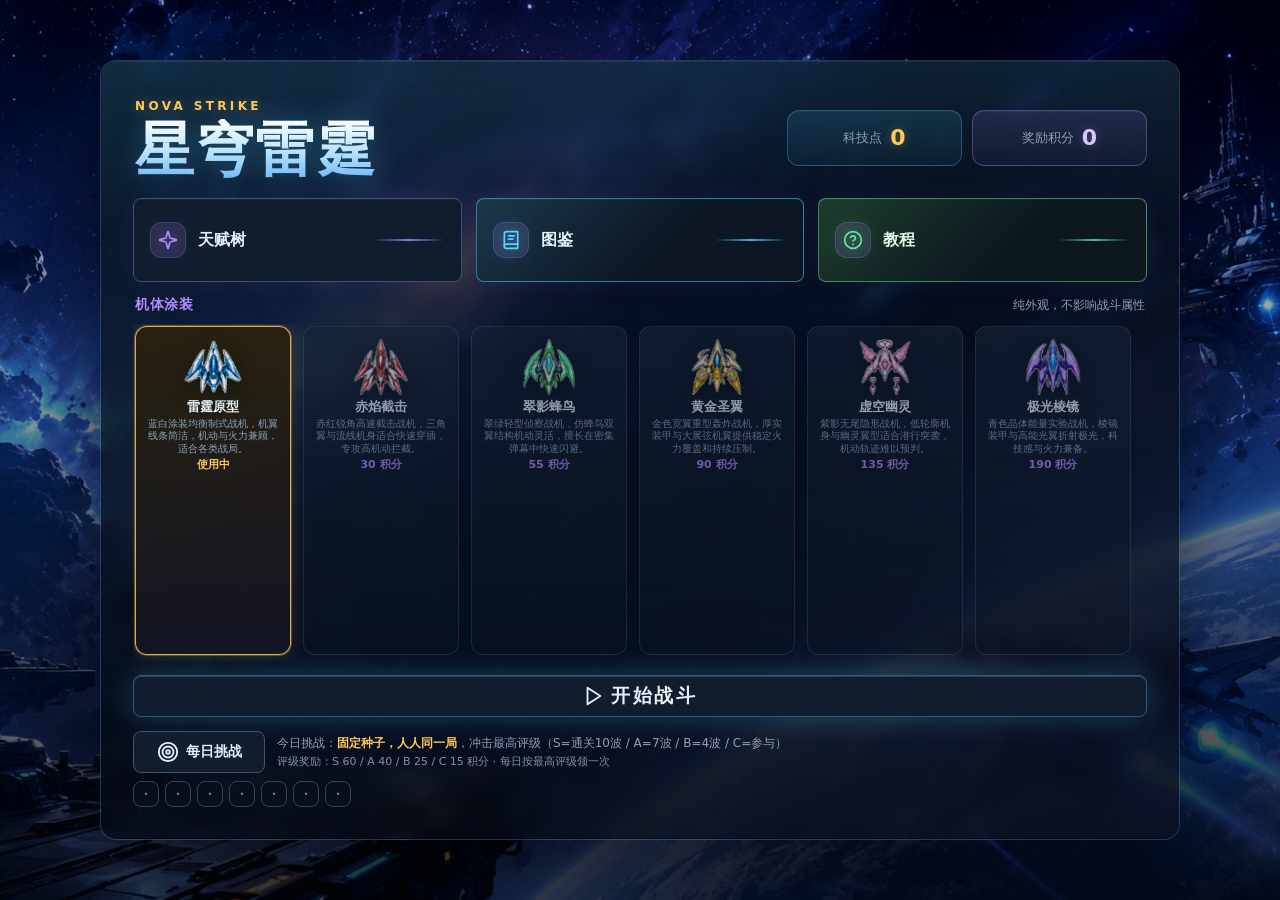
==== game/index.html @ cd2fd29e "Add files via upload" ====
<!doctype html>
<html lang="zh-CN">
<head>
  <meta charset="utf-8" />
  <meta name="viewport" content="width=device-width, initial-scale=1" />
  <title>星穹雷霆</title>
  <link rel="stylesheet" href="style.css" />
</head>
<body>
  <svg class="icons" aria-hidden="true">
    <symbol id="i-up" viewBox="0 0 24 24">
      <path d="M12 19V5" />
      <path d="m5 12 7-7 7 7" />
    </symbol>
    <symbol id="i-down" viewBox="0 0 24 24">
      <path d="M12 5v14" />
      <path d="m19 12-7 7-7-7" />
    </symbol>
    <symbol id="i-left" viewBox="0 0 24 24">
      <path d="m12 19-7-7 7-7" />
      <path d="M19 12H5" />
    </symbol>
    <symbol id="i-right" viewBox="0 0 24 24">
      <path d="m12 5 7 7-7 7" />
      <path d="M5 12h14" />
    </symbol>
    <symbol id="i-flask" viewBox="0 0 24 24">
      <path d="M10 2v7.527a2 2 0 0 1-.211.896L4.72 20.55a1 1 0 0 0 .9 1.45h12.76a1 1 0 0 0 .9-1.45l-5.069-10.127A2 2 0 0 1 14 9.527V2" />
      <path d="M8.5 2h7" />
      <path d="M7 16h10" />
    </symbol>
    <symbol id="i-volume" viewBox="0 0 24 24">
      <path d="M11 4.702a.705.705 0 0 0-1.203-.498L6.413 7.587A1.4 1.4 0 0 1 5.416 8H3a1 1 0 0 0-1 1v6a1 1 0 0 0 1 1h2.416a1.4 1.4 0 0 1 .997.413l3.383 3.384A.705.705 0 0 0 11 19.298z" />
      <path d="M16 9a5 5 0 0 1 0 6" />
      <path d="M19.364 18.364a9 9 0 0 0 0-12.728" />
    </symbol>
    <symbol id="i-muted" viewBox="0 0 24 24">
      <path d="M11 4.702a.705.705 0 0 0-1.203-.498L6.413 7.587A1.4 1.4 0 0 1 5.416 8H3a1 1 0 0 0-1 1v6a1 1 0 0 0 1 1h2.416a1.4 1.4 0 0 1 .997.413l3.383 3.384A.705.705 0 0 0 11 19.298z" />
      <line x1="22" x2="16" y1="9" y2="15" />
      <line x1="16" x2="22" y1="9" y2="15" />
    </symbol>
    <symbol id="i-pause" viewBox="0 0 24 24">
      <rect x="14" y="4" width="4" height="16" rx="1" />
      <rect x="6" y="4" width="4" height="16" rx="1" />
    </symbol>
    <symbol id="i-play" viewBox="0 0 24 24">
      <polygon points="6 3 20 12 6 21 6 3" />
    </symbol>
    <symbol id="i-check" viewBox="0 0 24 24">
      <path d="m5 12 4 4L19 6" />
    </symbol>
    <symbol id="i-zap" viewBox="0 0 24 24">
      <polygon points="13 2 3 14 12 14 11 22 21 10 12 10 13 2" />
    </symbol>
    <symbol id="i-target" viewBox="0 0 24 24">
      <circle cx="12" cy="12" r="10" />
      <circle cx="12" cy="12" r="6" />
      <circle cx="12" cy="12" r="2" />
    </symbol>
    <symbol id="i-plus" viewBox="0 0 24 24">
      <path d="M5 12h14" />
      <path d="M12 5v14" />
    </symbol>
    <symbol id="i-layers" viewBox="0 0 24 24">
      <path d="M12 2 2 7l10 5 10-5-10-5Z" />
      <path d="m2 17 10 5 10-5" />
      <path d="m2 12 10 5 10-5" />
    </symbol>
    <symbol id="i-rocket" viewBox="0 0 24 24">
      <path d="M4.5 16.5c-1.5 1.26-2 5-2 5s3.74-.5 5-2c.71-.84.7-2.13-.09-2.91a2.18 2.18 0 0 0-2.91-.09z" />
      <path d="m12 15-3-3a22 22 0 0 1 2-3.95A12.88 12.88 0 0 1 22 2c0 2.72-.78 7.5-6 11a22.35 22.35 0 0 1-4 2z" />
      <path d="M9 12H4s.55-3.03 2-4c1.62-1.08 5 0 5 0" />
      <path d="M12 15v5s3.03-.55 4-2c1.08-1.62 0-5 0-5" />
    </symbol>
    <symbol id="i-crosshair" viewBox="0 0 24 24">
      <circle cx="12" cy="12" r="10" />
      <line x1="22" x2="18" y1="12" y2="12" />
      <line x1="6" x2="2" y1="12" y2="12" />
      <line x1="12" x2="12" y1="6" y2="2" />
      <line x1="12" x2="12" y1="22" y2="18" />
    </symbol>
    <symbol id="i-shield" viewBox="0 0 24 24">
      <path d="M20 13c0 5-3.5 7.5-7.66 8.95a1 1 0 0 1-.67-.01C7.5 20.5 4 18 4 13V6a1 1 0 0 1 1-1c2 0 4.5-1.2 6.24-2.72a1.17 1.17 0 0 1 1.52 0C14.51 3.81 17 5 19 5a1 1 0 0 1 1 1z" />
    </symbol>
    <symbol id="i-heart" viewBox="0 0 24 24">
      <path d="M19 14c1.49-1.46 3-3.21 3-5.5A5.5 5.5 0 0 0 16.5 3c-1.76 0-3 .5-4.5 2-1.5-1.5-2.74-2-4.5-2A5.5 5.5 0 0 0 2 8.5c0 2.3 1.5 4.05 3 5.5l7 7Z" />
    </symbol>
    <symbol id="i-sparkles" viewBox="0 0 24 24">
      <path d="M9.937 15.5A2 2 0 0 0 8.5 14.063l-6.135-1.582a.5.5 0 0 1 0-.962L8.5 9.936A2 2 0 0 0 9.937 8.5l1.582-6.135a.5.5 0 0 1 .963 0L14.063 8.5A2 2 0 0 0 15.5 9.937l6.135 1.581a.5.5 0 0 1 0 .964L15.5 14.063a2 2 0 0 0-1.437 1.437l-1.582 6.135a.5.5 0 0 1-.963 0z" />
    </symbol>
    <symbol id="i-wind" viewBox="0 0 24 24">
      <path d="M17.7 7.7a2.5 2.5 0 1 1 1.8 4.3H2" />
      <path d="M9.6 4.6A2 2 0 1 1 11 8H2" />
      <path d="M12.6 19.4A2 2 0 1 0 14 16H2" />
    </symbol>
    <symbol id="i-bomb" viewBox="0 0 24 24">
      <circle cx="9.2" cy="13.2" r="7.2" />
      <path d="M14.8 8.2 22 1" />
      <path d="M18 4l2 2" />
    </symbol>
    <symbol id="i-star" viewBox="0 0 24 24">
      <polygon points="12 2 15.09 8.26 22 9.27 17 14.14 18.18 21.02 12 17.77 5.82 21.02 7 14.14 2 9.27 8.91 8.26 12 2" />
    </symbol>
    <symbol id="i-refresh" viewBox="0 0 24 24">
      <path d="M21 12a9 9 0 1 1-2.64-6.36" />
      <path d="M21 3v6h-6" />
    </symbol>
    <symbol id="i-book" viewBox="0 0 24 24">
      <path d="M4 19.5A2.5 2.5 0 0 1 6.5 17H20" />
      <path d="M6.5 2H20v20H6.5A2.5 2.5 0 0 1 4 19.5v-15A2.5 2.5 0 0 1 6.5 2z" />
      <path d="M9 7h7" />
      <path d="M9 11h5" />
    </symbol>
    <symbol id="i-help" viewBox="0 0 24 24">
      <circle cx="12" cy="12" r="10" />
      <path d="M9.09 9a3 3 0 0 1 5.83 1c0 2-3 3-3 3" />
      <path d="M12 17h.01" />
    </symbol>
  </svg>

  <main id="shell" class="shell menu-mode">
    <section id="mainMenu" class="main-menu hidden" role="dialog" aria-modal="true">
      <div class="menu-panel">
        <div class="menu-hero">
          <span class="menu-kicker">NOVA STRIKE</span>
          <h2>星穹雷霆</h2>
        </div>
        <div class="menu-currencies">
          <div class="menu-points">科技点 <strong id="metaPointsValue">0</strong></div>
          <div class="menu-points reward-points">奖励积分 <strong id="rewardPointsValue">0</strong></div>
        </div>
        <div class="menu-tools-row">
          <div class="talent-tree-entry">
            <button id="talentTreeBtn" class="action-btn talent-tree-open-btn" type="button">
              <svg class="icon"><use href="#i-sparkles"></use></svg>
              <span>天赋树</span>
            </button>
          </div>
          <div class="talent-tree-entry encyclopedia-entry">
            <button id="encyclopediaBtn" class="action-btn talent-tree-open-btn encyclopedia-open-btn" type="button">
              <svg class="icon"><use href="#i-book"></use></svg>
              <span>图鉴</span>
            </button>
          </div>
          <div class="talent-tree-entry tutorial-entry">
            <button id="tutorialBtn" class="action-btn talent-tree-open-btn tutorial-open-btn" type="button">
              <svg class="icon"><use href="#i-help"></use></svg>
              <span>教程</span>
            </button>
          </div>
        </div>
        <div class="skin-section">
          <div class="skin-head">
            <h3>机体涂装</h3>
            <span>纯外观，不影响战斗属性</span>
          </div>
          <div class="skin-list" id="skinList"></div>
        </div>
        <button id="startBtn" class="action-btn start-btn" type="button">
          <svg class="icon"><use href="#i-play"></use></svg>
          <span>开始战斗</span>
        </button>
        <div class="daily-block">
          <div class="daily-row">
            <button id="dailyBtn" class="action-btn daily-btn" type="button">
              <svg class="icon"><use href="#i-target"></use></svg>
              <span>每日挑战</span>
            </button>
            <span id="dailyInfo" class="daily-info"></span>
          </div>
          <div id="dailyBadges" class="daily-badges" title="近 7 天每日挑战评级"></div>
        </div>
      </div>
    </section>

    <div id="battleSetupOverlay" class="overlay hidden" role="dialog" aria-modal="true">
      <div class="overlay-panel battle-setup-panel">
        <h2>准备挑战</h2>
        <p class="battle-setup-sub">选择难度词缀，或跳过词缀直接开始标准挑战</p>
        <div class="build-section battle-setup-build-section">
          <div class="build-head">
            <h3>开局流派</h3>
            <span id="buildSummary">均衡弹道</span>
          </div>
          <div class="build-list" id="buildList"></div>
        </div>
        <div class="affix-section battle-setup-affixes">
          <div class="affix-head">
            <h3>难度词缀</h3>
            <span id="affixSummary">点击可叠加，单词缀最高 3 层</span>
            <button id="affixAllBtn" class="affix-all-btn" type="button">一键满词缀</button>
          </div>
          <div class="affix-list" id="affixList"></div>
        </div>
        <div class="battle-setup-actions">
          <button id="battleSetupBackBtn" class="action-btn" type="button">返回主菜单</button>
          <button id="battleSetupSkipBtn" class="action-btn" type="button">跳过词缀</button>
          <button id="battleSetupStartBtn" class="action-btn start-btn" type="button">开始挑战</button>
        </div>
      </div>
    </div>

    <div id="talentTreeOverlay" class="overlay hidden" role="dialog" aria-modal="true">
      <div class="overlay-panel talent-tree-panel">
        <div class="talent-tree-top">
          <h2>天赋树</h2>
          <div class="talent-tree-actions">
            <button id="talentTreeResetBtn" class="action-btn tree-reset-btn" type="button" title="花费 30 奖励积分，返还全部已投入天赋点">
              <svg class="icon"><use href="#i-refresh"></use></svg>
              <span>重置天赋 · 30积分</span>
            </button>
            <button id="talentTreeCloseBtn" class="action-btn tree-close-btn" type="button">
              <span>返回</span>
            </button>
          </div>
        </div>
        <div class="talent-tree-points">
          <span>天赋点 <strong id="treePointsValue">0</strong></span>
          <span>进度 <strong id="treeMaxValue">0/180</strong></span>
        </div>
        <div id="metaList" class="talent-tree-list"></div>
      </div>
    </div>

    <div id="encyclopediaOverlay" class="overlay hidden" role="dialog" aria-modal="true">
      <div class="overlay-panel encyclopedia-panel">
        <div class="encyclopedia-top">
          <h2>图鉴</h2>
          <div class="encyclopedia-actions">
            <button id="encyclopediaCloseBtn" class="action-btn tree-close-btn" type="button">
              <span>返回</span>
            </button>
          </div>
        </div>
        <div class="encyclopedia-tools">
          <div class="encyclopedia-search-row">
            <input id="encyclopediaSearch" type="search" placeholder="搜索名称 / 描述 / 分类" autocomplete="off" />
            <span id="encyclopediaCount" class="encyclopedia-count"></span>
          </div>
          <div id="encyclopediaTabs" class="encyclopedia-tabs"></div>
        </div>
        <div id="encyclopediaList" class="encyclopedia-list"></div>
      </div>
    </div>

    <div id="tutorialOverlay" class="overlay hidden" role="dialog" aria-modal="true">
      <div class="overlay-panel tutorial-panel">
        <div class="encyclopedia-top">
          <h2>游戏教程</h2>
          <div class="encyclopedia-actions">
            <button id="tutorialCloseBtn" class="action-btn tree-close-btn" type="button">
              <span>返回</span>
            </button>
          </div>
        </div>
        <div class="tutorial-body">
          <section class="tutorial-section">
            <h3>操作方式</h3>
            <ul>
              <li>移动：<kbd>方向键</kbd> / <kbd>W</kbd><kbd>A</kbd><kbd>S</kbd><kbd>D</kbd>，或按住鼠标 / 手指拖动战机；移动端可用左下角十字键。</li>
              <li>炸弹：<kbd>F</kbd> —— 对全场造成范围伤害并清屏，附带短暂无敌（上限 3 枚）。</li>
              <li>大招：<kbd>E</kbd> —— 能量蓄满后释放，瞬时回复 10% 生命，随后 15 秒每秒回复 1%，并短暂提升射速。</li>
              <li>相位冲刺：<kbd>Q</kbd> —— 向移动方向突进并短暂无敌（需在局内解锁后出现）。</li>
              <li>暂停：<kbd>P</kbd> / <kbd>Esc</kbd> 或右上角暂停按钮；切换窗口、切后台会自动暂停。</li>
              <li>升级选择：数字键 <kbd>1</kbd> / <kbd>2</kbd> / <kbd>3</kbd> 直接选取当前弹窗的选项。</li>
            </ul>
          </section>

          <section class="tutorial-section">
            <h3>战斗流程</h3>
            <ul>
              <li>击落敌机获得经验，攒满经验条升级，每次升级在三个强化中三选一。</li>
              <li>每 5 波出现一名 <strong>BOSS</strong>（首 BOSS 固定装甲要塞，第 10 波起蜂巢母舰 / 相位猎手等随机登场、不重复上一只），击落后可回收一件「BOSS 残骸」强化。</li>
              <li>随机「特殊波」会追加陨石带、补给舰队或分裂母舰等事件，并伴随支线目标（完成后有额外奖励）。</li>
              <li>战后可随时点右上角「结算」，按当前进度折算奖励积分返回主菜单。</li>
            </ul>
          </section>

          <section class="tutorial-section">
            <h3>开局流派</h3>
            <ul>
              <li><strong>均衡弹道</strong>：标准射速与伤害，每级基础伤害 +3%，最稳妥的入门选择。</li>
              <li><strong>射速流</strong>：射速 +35%、伤害 -28%，每发附带目标最大生命百分比伤害，对高血量敌人强力。</li>
              <li><strong>暴击流</strong>：射速略降，初始 20% 暴击，暴击伤害更高，且每击杀暴击伤害无上限叠加。</li>
              <li><strong>无人机召唤流</strong>：开局自带浮游炮自动索敌，每击杀无人机火力无上限叠加。</li>
              <li><strong>反击流</strong>：生命上限更高，受击必中但会把命中你的弹幕反弹给周围敌人，靠挨打输出。</li>
            </ul>
          </section>

          <section class="tutorial-section">
            <h3>核心质变</h3>
            <ul>
              <li>第 3 波会出现一次「核心质变」三选一，每局限选 1 个，大幅改变你的打法。</li>
              <li>电弧（命中连锁闪电）/ 爆裂（击杀范围爆炸连锁）/ 弹射（子弹弹射多目标）/ 光束（主炮变贯穿激光）/ 分身（镜像复制火力）/ 超载（周期性变身爆发）。</li>
              <li>核心质变与流派正交组合：流派定基调 → 核心定形态 → 普通升级与金色模组做加成，每一局都不同。</li>
            </ul>
          </section>

          <section class="tutorial-section">
            <h3>难度词缀</h3>
            <ul>
              <li>备战页可叠加词缀，单词缀最高 3 层，层数越高奖励倍率越高；「一键满词缀」可全部拉满。</li>
              <li>重装集群（敌机血量↑）、弹幕风暴（敌弹更快更密）、急速突袭（敌机更快）、精英猎场（追加精英）、致命校准（伤害↑）、巨型弹幕（弹体更大）、修复干扰（回血削弱）、能源封锁（大招能量变慢）。</li>
              <li>0 天赋 + 0 词缀是最低难度；满天赋 + 满词缀是挑战档，建议熟悉机制后再尝试。</li>
            </ul>
          </section>

          <section class="tutorial-section">
            <h3>天赋树</h3>
            <ul>
              <li>用「科技点」在四分支（火力 / 机动能量 / 生存 / 特殊）点亮天赋，每分支点满解锁里程碑效果。</li>
              <li>「奖励积分」可用于解锁新机体涂装，或花费 30 积分重置天赋点。</li>
              <li>涂装为纯外观，不影响战斗属性。</li>
            </ul>
          </section>

          <section class="tutorial-section">
            <h3>战斗技巧</h3>
            <ul>
              <li>画面里 <strong>橙黄色的是敌方弹幕（唯一威胁）</strong>，蓝色的是你的子弹——优先躲橙黄弹，走位优先于站桩输出。</li>
              <li>BOSS 具有 100% 韧性：减速 / 眩晕 / 卡壳等控制对 BOSS 完全无效，只能靠走位与输出。</li>
              <li>BOSS 进入狂暴后，每 5 秒会有约 1.8 秒的核心暴露窗口（琥珀色发光），此期间命中伤害 ×1.5，抓住窗口爆发。</li>
              <li>血线告急时善用炸弹（清屏无敌）与大招（持续回血）保命，二者充能/冷却独立。</li>
            </ul>
          </section>

          <section class="tutorial-section">
            <h3>其它玩法</h3>
            <ul>
              <li><strong>每日挑战</strong>：主菜单进入，固定日期种子（人人同一局），按通关波次评 S/A/B/C 领奖励积分，每日一次。</li>
              <li><strong>成就</strong>：图鉴「成就」分类，累计击杀/通关/核心使用等解锁，给长期目标。</li>
              <li><strong>兑换码</strong>：图鉴「兑换码」分类输入兑换码兑换奖励，每个兑换码限用一次。</li>
            </ul>
          </section>

          <section class="tutorial-section">
            <h3>无尽深渊</h3>
            <ul>
              <li>第 50 波后进入无尽深渊，敌机每波逐步成长（生命与伤害递增），难度持续上升。</li>
              <li>无尽中有检查点与「无尽契约」：契约附带增益与代价，按期望取舍；检查点后可选择继续或结算。</li>
            </ul>
          </section>
        </div>
      </div>
    </div>

    <section class="stage-slot">
        <section class="stage" aria-label="星穹雷霆游戏区域">
          <canvas id="game" width="960" height="640"></canvas>

          <div id="gameHud" class="game-hud">
            <div class="hud-left">
              <div class="hud-time">
                <span id="timeValue">00:00</span>
                <span class="hud-fps" id="fpsValue" title="帧率">60</span>
              </div>
              <div class="hud-bars">
                <div class="hud-row hp-stat">
                  <svg class="icon hud-icon" aria-hidden="true"><use href="#i-heart"></use></svg>
                  <div class="bar hp-bar" id="hpBar">
                    <span id="hpFill"></span>
                    <span id="shieldFrame" class="shield-frame"></span>
                  </div>
                  <strong id="hpValue">120/120</strong>
                </div>
                <div class="hud-row xp-stat">
                  <span class="hud-label">等级 <strong id="levelValue">1</strong></span>
                  <div class="bar"><span id="xpFill"></span></div>
                  <strong id="xpValue">0/60</strong>
                </div>
              </div>
              <div class="hud-stats">
                <span class="hud-stat"><svg class="icon hud-icon"><use href="#i-crosshair"></use></svg><strong id="damageValue">12</strong></span>
                <span class="hud-stat"><svg class="icon hud-icon"><use href="#i-star"></use></svg><strong id="critValue">0%</strong></span>
                <span class="hud-stat"><svg class="icon hud-icon"><use href="#i-sparkles"></use></svg><strong id="critDamageValue">200%</strong></span>
                <button id="statsBtn" class="stats-btn" type="button" aria-label="查看详细属性" title="查看详细属性">
                  <svg class="icon"><use href="#i-layers"></use></svg>
                </button>
              </div>
            </div>

            <div class="hud-right">
              <div class="hud-stats">
                <span>波次 <strong id="waveValue">1</strong></span>
                <span>得分 <strong id="scoreValue">0</strong></span>
                <span id="comboStat" class="combo-stat hidden" title="连击数">连击 <strong id="comboValue">0</strong></span>
              </div>
              <div class="hud-actions">
                <button id="soundBtn" class="tool-btn hud-tool" type="button" aria-label="开关音效" title="开关音效">
                  <svg class="icon"><use id="soundIcon" href="#i-volume"></use></svg>
                </button>
                <button id="pauseBtn" class="tool-btn hud-tool" type="button" aria-label="暂停" title="暂停">
                  <svg class="icon"><use id="pauseIcon" href="#i-pause"></use></svg>
                </button>
                <button id="settleBtn" class="hud-settle-btn" type="button" aria-label="结算当前奖励积分并返回主界面" title="结算当前奖励积分并返回主界面">
                  <svg class="icon"><use href="#i-check"></use></svg>
                  <span>结算</span>
                </button>
              </div>
            </div>

            <div class="hud-skills">
              <button id="bombBtn" class="skill-btn" type="button" aria-label="使用炸弹 (F)" title="使用炸弹 (F)">
                <svg class="icon ult-charge-svg" viewBox="0 0 24 24" aria-hidden="true">
                  <defs>
                    <clipPath id="bombChargeClip">
                      <rect id="bombChargeRect" x="0" y="24" width="24" height="0" />
                    </clipPath>
                  </defs>
                  <use class="ult-charge-bg" href="#i-bomb"></use>
                  <use class="ult-charge-fg bomb-charge-fg" href="#i-bomb" clip-path="url(#bombChargeClip)"></use>
                </svg>
                <kbd class="skill-key">F</kbd>
                <span class="skill-count" id="bombBtnCount">3</span>
                <span class="bomb-cd-text" id="bombBtnCd"></span>
              </button>
              <button id="ultBtn" class="skill-btn ult-btn" type="button" aria-label="释放大招" title="释放大招：瞬时回复10%，随后15秒每秒回复1% (E)">
                <svg class="icon ult-charge-svg" viewBox="0 0 24 24" aria-hidden="true">
                  <defs>
                    <clipPath id="ultChargeClip">
                      <rect id="ultChargeRect" x="0" y="24" width="24" height="0" />
                    </clipPath>
                  </defs>
                  <use class="ult-charge-bg" href="#i-zap"></use>
                  <use class="ult-charge-fg" href="#i-zap" clip-path="url(#ultChargeClip)"></use>
                </svg>
                <kbd class="skill-key">E</kbd>
                <span class="ult-pct" id="ultBtnPct">0%</span>
              </button>
              <button id="dashBtn" class="skill-btn dash-btn hidden" type="button" aria-label="相位冲刺" title="相位冲刺：向移动方向突进，短暂无敌 (Q)">
                <svg class="icon ult-charge-svg" viewBox="0 0 24 24" aria-hidden="true">
                  <defs>
                    <clipPath id="dashChargeClip">
                      <rect id="dashChargeRect" x="0" y="24" width="24" height="0" />
                    </clipPath>
                  </defs>
                  <use class="ult-charge-bg" href="#i-wind"></use>
                  <use class="ult-charge-fg dash-charge-fg" href="#i-wind" clip-path="url(#dashChargeClip)"></use>
                </svg>
                <kbd class="skill-key">Q</kbd>
                <span class="skill-count" id="dashBtnCount"></span>
              </button>
            </div>
            <div id="checkpointToast" class="checkpoint-toast hidden" role="status"></div>
          </div>

          <div id="objectivePanel" class="objective-panel hidden" aria-live="polite">
            <span class="objective-panel-label">支线目标</span>
            <strong id="objectivePanelName"></strong>
            <span id="objectivePanelDesc"></span>
          </div>

          <div id="statsPanel" class="stats-panel hidden" role="dialog" aria-modal="true">
            <div class="stats-panel-mask" data-stats-close></div>
            <div class="stats-panel-box">
              <div class="stats-panel-head">
                <h3>详细属性</h3>
                <button id="statsPanelClose" class="stats-panel-close" type="button" aria-label="关闭属性面板">×</button>
              </div>
              <div id="statsPanelList" class="stats-panel-list"></div>
            </div>
          </div>

          <div id="bossWarning" class="boss-warning hidden">
            <canvas id="bossWarningPreview" class="boss-warning-preview" width="56" height="56"></canvas>
            <span id="bossWarningText">BOSS 即将降临</span>
          </div>
          <div id="bossBar" class="boss-bar hidden">
            <span class="boss-label">首领</span>
            <div class="boss-track"><span id="bossFill"></span></div>
            <strong id="bossValue"></strong>
          </div>
          <div class="log" id="logList" aria-live="polite"></div>

          <div id="levelUpOverlay" class="overlay hidden" role="dialog" aria-modal="true">
            <div class="overlay-panel upgrade-panel">
              <h2 id="levelUpTitle">等级提升</h2>
              <div id="upgradeChoices" class="upgrade-choices"></div>
            </div>
          </div>

          <div id="bossRewardOverlay" class="overlay hidden" role="dialog" aria-modal="true">
            <div class="overlay-panel boss-reward-panel">
              <div class="boss-reward-head">
                <canvas id="bossRewardPreview" class="boss-reward-preview" width="72" height="72"></canvas>
                <div class="boss-reward-head-main">
                  <h2 id="bossRewardTitle">BOSS 残骸</h2>
                  <p class="boss-reward-sub">回收一项残骸科技</p>
                </div>
              </div>
              <div id="bossRewardChoices" class="boss-reward-choices"></div>
            </div>
          </div>

          <div id="bossSelfSelectOverlay" class="overlay hidden" role="dialog" aria-modal="true">
            <div class="overlay-panel upgrade-panel">
              <h2>BOSS 自选强化</h2>
              <p class="boss-self-select-sub">从当前可选的局内增益中选择 1 项，品质随机</p>
              <div id="bossSelfSelectList" class="upgrade-choices"></div>
            </div>
          </div>

          <div id="firstSeenOverlay" class="overlay hidden" role="dialog" aria-modal="true">
            <div class="overlay-panel first-seen-panel">
              <div class="first-seen-visual">
                <canvas id="firstSeenPreview" class="first-seen-preview" width="120" height="120"></canvas>
              </div>
              <span id="firstSeenKicker" class="first-seen-kicker">首次遭遇</span>
              <h2 id="firstSeenName"></h2>
              <p id="firstSeenDesc"></p>
              <div id="firstSeenStats" class="first-seen-stats"></div>
              <button id="firstSeenContinue" class="action-btn start-btn" type="button">
                <svg class="icon"><use href="#i-play"></use></svg>
                <span>继续战斗</span>
              </button>
            </div>
          </div>

          <div id="overlay" class="overlay hidden" role="dialog" aria-modal="true">
            <div class="overlay-panel">
              <p class="overlay-kicker">对局结算 · RUN SUMMARY</p>
              <h2 id="overlayTitle">本局结束</h2>
              <div id="overlayStats" class="overlay-stats"></div>
              <div id="overlayBonuses" class="overlay-bonuses"></div>
              <div id="contractSection" class="contract-section hidden">
                <h3>选择本段契约</h3>
                <div id="contractList" class="contract-list"></div>
              </div>
              <div class="overlay-actions">
                <button id="resumeBtn" class="action-btn hidden" type="button">
                  <svg class="icon"><use href="#i-play"></use></svg>
                  <span>继续</span>
                </button>
                <button id="victorySettleBtn" class="action-btn victory-action hidden" type="button">
                  <svg class="icon"><use href="#i-check"></use></svg>
                  <span>结算返回</span>
                </button>
                <button id="continueEndlessBtn" class="action-btn endless-action hidden" type="button">
                  <svg class="icon"><use href="#i-sparkles"></use></svg>
                  <span>继续无尽</span>
                </button>
                <button id="restartBtn" class="action-btn" type="button">
                  <svg class="icon"><use href="#i-play"></use></svg>
                  <span>重新开始</span>
                </button>
                <button id="menuBtn" class="action-btn hidden" type="button">
                  <svg class="icon"><use href="#i-layers"></use></svg>
                  <span>主菜单</span>
                </button>
              </div>
            </div>
          </div>
        </section>
      </section>

    <footer class="controls">
      <div class="dpad" aria-label="方向控制">
        <button class="pad-btn up" data-dir="up" type="button" aria-label="向上移动" title="向上移动">
          <svg class="icon"><use href="#i-up"></use></svg>
        </button>
        <button class="pad-btn left" data-dir="left" type="button" aria-label="向左移动" title="向左移动">
          <svg class="icon"><use href="#i-left"></use></svg>
        </button>
        <button class="pad-btn right" data-dir="right" type="button" aria-label="向右移动" title="向右移动">
          <svg class="icon"><use href="#i-right"></use></svg>
        </button>
        <button class="pad-btn down" data-dir="down" type="button" aria-label="向下移动" title="向下移动">
          <svg class="icon"><use href="#i-down"></use></svg>
        </button>
      </div>
    </footer>
  </main>

  <script src="game.js"></script>
</body>
</html>
---- game/style.css ----
:root {
  --bg: #04070c;
  --panel: #0b1320;
  --panel-2: #111c2d;
  --line: #25384f;
  --ink: #e6eef7;
  --muted: #8da1ba;
  --cyan: #54d7ff;
  --amber: #ffc857;
  --green: #62e6a1;
  --red: #ff5e6c;
  --violet: #b28cff;
}

* {
  box-sizing: border-box;
}

html,
body {
  margin: 0;
  height: 100%;
  overflow: hidden;
  background: linear-gradient(180deg, #04070c, #07101d 55%, #0a0d17);
  color: var(--ink);
  font-family: "Segoe UI", "Noto Sans CJK SC", "Microsoft YaHei", system-ui, sans-serif;
}

button {
  font: inherit;
}

.icon {
  display: block;
  width: 22px;
  height: 22px;
  fill: none;
  stroke: currentColor;
  stroke-width: 2;
  stroke-linecap: round;
  stroke-linejoin: round;
}

.shell {
  position: relative;
  width: 100%;
  height: 100dvh;
  max-height: 100dvh;
  min-height: 0;
  margin: 0;
  padding: 0;
  display: flex;
  flex-direction: column;
  gap: 0;
  overflow: hidden;
}

.shell.menu-mode .stage-slot,
.shell.menu-mode .controls {
  display: none;
}

.shell.menu-mode {
  width: 100%;
  max-width: none;
  padding: 0;
}

.shell.menu-mode .main-menu {
  display: flex;
}

.main-menu {
  position: absolute;
  inset: 0;
  z-index: 30;
  display: flex;
  align-items: stretch;
  justify-content: stretch;
  padding: 0;
  overflow: hidden;
  background: #04070c;
}

.main-menu::before {
  content: "";
  position: absolute;
  inset: 0;
  z-index: 0;
  pointer-events: none;
  background: url("assets/menu.png") center / cover no-repeat;
  filter: brightness(1.05) contrast(1.1) saturate(1.12);
}

.main-menu::after {
  content: "";
  position: absolute;
  inset: 0;
  z-index: 0;
  pointer-events: none;
  background:
    radial-gradient(120% 90% at 50% 38%, transparent 42%, rgba(2, 5, 9, 0.55) 100%),
    linear-gradient(180deg, rgba(2, 5, 9, 0.25), rgba(2, 5, 9, 0.6));
}

.menu-panel {
  position: relative;
  z-index: 1;
  width: min(1080px, calc(100% - 80px));
  height: min(780px, calc(100% - 80px));
  max-width: min(1080px, calc(100% - 80px));
  max-height: min(780px, calc(100% - 80px));
  margin: auto;
  padding: clamp(20px, 2.6vw, 32px);
  overflow: auto;
  background: rgba(6, 12, 22, 0.46);
  backdrop-filter: blur(8px);
  -webkit-backdrop-filter: blur(8px);
  border: 1px solid rgba(120, 190, 255, 0.24);
  border-radius: 16px;
  box-shadow:
    inset 0 1px 0 rgba(255, 255, 255, 0.06),
    0 30px 90px rgba(0, 0, 0, 0.6);
  display: grid;
  grid-template-columns: minmax(320px, 1fr) minmax(360px, auto);
  grid-template-rows: auto auto minmax(150px, 1fr) auto auto;
  grid-template-areas:
    "hero currencies"
    "talent talent"
    "skins skins"
    "start start"
    "daily daily";
  gap: 14px;
  isolation: isolate;
}

.menu-panel::before {
  content: "";
  position: absolute;
  inset: 0;
  z-index: -1;
  pointer-events: none;
  background:
    linear-gradient(180deg, rgba(84, 215, 255, 0.1), transparent 22%),
    linear-gradient(135deg, rgba(84, 215, 255, 0.05), transparent 40%),
    linear-gradient(315deg, rgba(178, 140, 255, 0.045), transparent 44%),
    linear-gradient(180deg, rgba(10, 18, 30, 0.55), rgba(5, 10, 18, 0.62));
  border: 0;
  border-radius: 16px;
  box-shadow:
    inset 0 1px 0 rgba(255, 255, 255, 0.045),
    inset 0 -1px 0 rgba(0, 0, 0, 0.35),
    0 18px 60px rgba(0, 0, 0, 0.42);
}

.menu-panel::after {
  content: "";
  position: absolute;
  inset: 0;
  z-index: -1;
  pointer-events: none;
  background: repeating-linear-gradient(
    115deg,
    rgba(84, 215, 255, 0.025) 0,
    rgba(84, 215, 255, 0.025) 1px,
    transparent 1px,
    transparent 88px
  );
}

.menu-panel > * {
  min-width: 0;
}

.menu-hero {
  grid-area: hero;
  align-self: center;
  padding: 2px;
  text-align: left;
}

.menu-kicker {
  display: inline-block;
  margin-bottom: 6px;
  color: var(--amber);
  font-size: 12px;
  font-weight: 800;
  letter-spacing: 0.28em;
  text-transform: uppercase;
  text-shadow: 0 0 12px rgba(255, 200, 87, 0.35);
}

.menu-panel h2 {
  margin: 0;
  color: transparent;
  background: linear-gradient(180deg, #f4fbff 8%, #b8e2ff 55%, #6fb9f8);
  -webkit-background-clip: text;
  background-clip: text;
  font-size: clamp(36px, 4.6vw, 60px);
  letter-spacing: 0.02em;
  line-height: 1.04;
  filter: drop-shadow(0 2px 14px rgba(84, 215, 255, 0.28));
}

.menu-currencies {
  grid-area: currencies;
  align-self: center;
  display: grid;
  grid-template-columns: repeat(2, minmax(0, 1fr));
  gap: 10px;
  margin: 0;
}

.menu-points {
  min-height: 56px;
  margin-top: 0;
  padding: 10px 16px;
  text-align: center;
  background: linear-gradient(180deg, rgba(84, 215, 255, 0.12), rgba(84, 215, 255, 0.05));
  border: 1px solid rgba(84, 215, 255, 0.28);
  border-radius: 12px;
  color: var(--muted);
  font-size: 13px;
  display: flex;
  align-items: center;
  justify-content: center;
  gap: 8px;
  box-shadow: inset 0 1px 0 rgba(255, 255, 255, 0.05);
}

.menu-points strong {
  color: var(--amber);
  font-size: 22px;
  text-shadow: 0 0 10px rgba(255, 200, 87, 0.3);
}

.reward-points {
  background: linear-gradient(180deg, rgba(178, 140, 255, 0.13), rgba(178, 140, 255, 0.05));
  border-color: rgba(178, 140, 255, 0.34);
}

.reward-points strong {
  color: #d8c5ff;
  text-shadow: 0 0 10px rgba(178, 140, 255, 0.35);
}

.build-section {
  grid-area: build;
  min-height: 0;
  margin: 0 0 10px;
  display: flex;
  flex-direction: column;
}

.build-head {
  display: flex;
  align-items: baseline;
  justify-content: space-between;
  gap: 10px;
  margin-bottom: 7px;
}

.build-head h3 {
  margin: 0;
  color: var(--green);
  font-size: 14px;
}

.build-head span {
  color: var(--muted);
  font-size: 11px;
  font-weight: 800;
}

.build-list {
  flex: 1 1 auto;
  min-height: 0;
  display: grid;
  grid-template-columns: repeat(auto-fit, minmax(140px, 1fr));
  gap: 8px;
  overflow-y: auto;
  overscroll-behavior-y: contain;
  scrollbar-width: thin;
  scrollbar-color: #38506b transparent;
}

.build-card {
  width: 100%;
  min-width: 0;
  min-height: 82px;
  display: flex;
  align-items: flex-start;
  gap: 8px;
  padding: 9px;
  text-align: left;
  color: var(--ink);
  background: linear-gradient(180deg, rgba(17, 28, 45, 0.9), rgba(11, 19, 32, 0.72));
  border: 1px solid var(--line);
  border-radius: 8px;
  cursor: pointer;
}

.build-card .icon {
  flex: 0 0 24px;
  width: 24px;
  height: 24px;
  color: var(--green);
}

.build-card:hover:not(.selected) {
  border-color: var(--green);
}

.build-card.selected {
  border-color: var(--green);
  background: #122b28;
  box-shadow:
    0 0 0 1px rgba(98, 230, 161, 0.22),
    0 0 18px rgba(98, 230, 161, 0.12);
}

.build-card.selected .icon {
  color: var(--green);
}

.build-main {
  min-width: 0;
  flex: 1 1 auto;
  display: flex;
  flex-direction: column;
  gap: 3px;
}

.build-main strong {
  color: #eafff5;
  font-size: 13px;
  line-height: 1.2;
}

.build-main span {
  color: var(--muted);
  font-size: 10px;
  line-height: 1.3;
}

.meta-list {
  display: grid;
  grid-template-columns: repeat(2, minmax(0, 1fr));
  gap: 8px;
  margin: 14px 0 16px;
}

.talent-tree-entry {
  grid-area: talent;
  min-height: 0;
  margin: 0;
  width: 100%;
}

.talent-tree-open-btn {
  width: 100%;
  min-width: 0;
  height: 100%;
  min-height: 210px;
  flex-direction: column;
  justify-content: center;
  gap: 10px;
  border-color: rgba(178, 140, 255, 0.5);
  background:
    linear-gradient(135deg, rgba(178, 140, 255, 0.14), rgba(11, 19, 32, 0.72) 58%),
    #17192c;
  color: #e5d9ff;
  border-radius: 8px;
  box-shadow:
    inset 0 1px 0 rgba(255, 255, 255, 0.04),
    0 0 24px rgba(178, 140, 255, 0.08);
}

.talent-tree-open-btn .icon {
  width: 46px;
  height: 46px;
  color: var(--violet);
  filter: drop-shadow(0 0 8px rgba(178, 140, 255, 0.38));
}

.talent-tree-open-btn span {
  font-size: 20px;
  font-weight: 900;
}

.talent-tree-open-btn::after {
  content: "";
  width: 128px;
  height: 2px;
  border-radius: 999px;
  background: linear-gradient(90deg, transparent, var(--violet), transparent);
  opacity: 0.8;
}

.talent-tree-open-btn:hover {
  border-color: #b28cff;
  color: #ffffff;
  box-shadow:
    inset 0 1px 0 rgba(255, 255, 255, 0.05),
    0 0 30px rgba(178, 140, 255, 0.2);
  transform: translateY(-1px);
}

#talentTreeOverlay .talent-tree-panel {
  width: 100%;
  max-width: none;
  height: 100%;
  max-height: none;
  margin: 0;
  padding: clamp(16px, 2.4vw, 28px);
  overflow: hidden;
  text-align: left;
  background: transparent;
  border: 0;
  border-radius: 0;
  box-shadow: none;
  display: flex;
  flex-direction: column;
}

#talentTreeOverlay {
  z-index: 40;
  padding: 0;
  background:
    linear-gradient(118deg, rgba(84, 215, 255, 0.1), transparent 34%),
    linear-gradient(300deg, rgba(178, 140, 255, 0.08), transparent 40%),
    rgba(4, 8, 14, 0.96);
}

.talent-tree-top {
  display: flex;
  align-items: center;
  justify-content: space-between;
  gap: 12px;
  flex-wrap: wrap;
  margin-bottom: 12px;
}

.talent-tree-top h2 {
  margin: 0;
  font-size: clamp(26px, 3vw, 36px);
  letter-spacing: 0;
  text-shadow: 0 0 24px rgba(84, 215, 255, 0.24);
}

.talent-tree-actions {
  display: flex;
  align-items: center;
  gap: 8px;
  flex-wrap: wrap;
}

.tree-close-btn {
  min-width: 110px;
  height: 40px;
}

.tree-reset-btn {
  min-width: 152px;
  height: 40px;
  border-color: rgba(255, 200, 87, 0.5);
  background: linear-gradient(180deg, rgba(255, 200, 87, 0.14), rgba(40, 29, 12, 0.84));
  color: #ffe4a3;
}

.tree-reset-btn .icon {
  width: 16px;
  height: 16px;
}

.tree-reset-btn:hover:not(:disabled) {
  border-color: var(--amber);
  color: #fff3cd;
}

.tree-reset-btn:disabled {
  opacity: 0.42;
  cursor: default;
}

.talent-tree-points {
  position: relative;
  display: flex;
  align-items: center;
  gap: 10px;
  flex-wrap: wrap;
  margin-bottom: 14px;
  padding: 12px 14px;
  overflow: hidden;
  background: linear-gradient(180deg, rgba(17, 28, 45, 0.88), rgba(11, 19, 32, 0.72));
  border: 1px solid rgba(84, 215, 255, 0.22);
  border-radius: 8px;
  color: var(--muted);
  font-size: 12px;
}

.talent-tree-points strong {
  color: var(--ink);
  font-size: 16px;
}

.talent-tree-points::after {
  content: "";
  position: absolute;
  left: 0;
  bottom: 0;
  width: var(--tree-progress, 0%);
  height: 3px;
  background: linear-gradient(90deg, var(--cyan), var(--violet));
  box-shadow: 0 0 12px rgba(84, 215, 255, 0.36);
  transition: width 220ms ease;
}

.talent-tree-list {
  flex: 1 1 auto;
  min-height: 0;
  max-height: none;
  overflow-y: auto;
  padding: 4px;
  scrollbar-width: thin;
  scrollbar-color: #38506b transparent;
}

.talent-tree-grid {
  display: grid;
  grid-template-columns: repeat(2, minmax(0, 1fr));
  align-items: start;
  gap: 14px;
}

.talent-branch {
  --branch-color: var(--cyan);
  position: relative;
  min-height: 230px;
  display: flex;
  flex-direction: column;
  overflow: hidden;
  padding: 14px;
  border: 1px solid rgba(84, 215, 255, 0.22);
  border-radius: 8px;
  background:
    linear-gradient(135deg, var(--branch-soft, rgba(84, 215, 255, 0.08)), transparent 46%),
    rgba(13, 21, 34, 0.78);
  box-shadow: inset 0 1px 0 rgba(255, 255, 255, 0.03);
}

.talent-branch[data-branch="offense"] {
  --branch-color: var(--cyan);
  --branch-soft: rgba(84, 215, 255, 0.12);
}

.talent-branch[data-branch="survival"] {
  --branch-color: var(--green);
  --branch-soft: rgba(98, 230, 161, 0.12);
}

.talent-branch[data-branch="energy"] {
  --branch-color: var(--amber);
  --branch-soft: rgba(255, 200, 87, 0.12);
}

.talent-branch[data-branch="chaos"] {
  --branch-color: var(--violet);
  --branch-soft: rgba(178, 140, 255, 0.14);
}

.talent-branch::before {
  content: "";
  position: absolute;
  top: 0;
  left: 0;
  width: 100%;
  height: 4px;
  background: linear-gradient(90deg, var(--branch-color), transparent);
  box-shadow: 0 0 14px var(--branch-color);
  opacity: 0.85;
}

.talent-branch-head {
  display: flex;
  align-items: center;
  gap: 10px;
  margin-bottom: 10px;
}

.talent-branch-icon {
  flex: 0 0 34px;
  width: 34px;
  height: 34px;
  color: var(--branch-color);
  filter: drop-shadow(0 0 8px var(--branch-color));
}

.talent-branch-title {
  min-width: 0;
  flex: 1 1 auto;
  display: flex;
  flex-direction: column;
  gap: 3px;
}

.talent-branch-head h3 {
  margin: 0;
  color: var(--branch-color);
  font-size: 16px;
  letter-spacing: 0;
}

.talent-branch-head span {
  color: var(--muted);
  font-size: 11px;
  line-height: 1.3;
}

.talent-milestones {
  display: flex;
  flex-wrap: wrap;
  gap: 5px;
}

.talent-milestone-chip {
  padding: 2px 7px;
  border: 1px solid rgba(255, 200, 87, 0.35);
  border-radius: 6px;
  background: rgba(255, 200, 87, 0.07);
  color: #d8c08a;
  font-size: 10px;
  font-weight: 700;
}

.talent-milestone-chip .talent-milestone-effect {
  font-weight: 500;
  opacity: 0.85;
  font-size: 0.95em;
}

.talent-milestone-chip.unlocked {
  border-color: var(--green);
  background: rgba(98, 230, 161, 0.1);
  color: var(--green);
}

.talent-branch-summary {
  margin-top: 7px;
  padding: 6px 10px;
  border-radius: 8px;
  background: rgba(127, 231, 255, 0.07);
  border: 1px solid rgba(127, 231, 255, 0.16);
  font-size: 12px;
  line-height: 1.55;
  color: #cfe6f5;
  overflow-wrap: anywhere;
  word-break: break-word;
}

.talent-branch-progress {
  position: relative;
  height: 5px;
  margin: 0 0 10px;
  overflow: hidden;
  background: rgba(255, 255, 255, 0.06);
  border-radius: 999px;
}

.talent-branch-progress::after {
  content: "";
  display: block;
  width: var(--branch-progress, 0%);
  height: 100%;
  background: linear-gradient(90deg, var(--branch-color), #ffffff);
  border-radius: inherit;
  box-shadow: 0 0 10px var(--branch-color);
  transition: width 220ms ease;
}

.talent-node-grid {
  display: grid;
  grid-template-columns: repeat(2, minmax(0, 1fr));
  gap: 8px;
}

.tree-max-badge {
  margin-bottom: 12px;
  padding: 10px;
  border: 1px solid rgba(255, 200, 87, 0.45);
  border-radius: 8px;
  background: rgba(255, 200, 87, 0.08);
  color: var(--amber);
  font-weight: 800;
  text-align: center;
}

.skin-section {
  grid-area: skins;
  min-height: 0;
  margin: 0;
  display: flex;
  flex-direction: column;
}

.skin-head {
  display: flex;
  align-items: baseline;
  justify-content: space-between;
  gap: 12px;
  margin-bottom: 10px;
  padding: 0 2px;
}

.skin-head h3 {
  margin: 0;
  color: var(--violet);
  font-size: 14px;
  letter-spacing: 0.04em;
}

.skin-head span {
  color: var(--muted);
  font-size: 12px;
}

.skin-list {
  flex: 1 1 auto;
  min-height: 0;
  display: flex;
  gap: 12px;
  padding: 2px 2px 6px;
  overflow-x: auto;
  overscroll-behavior-x: contain;
  scrollbar-width: thin;
  scrollbar-color: #3c5a78 transparent;
}

.skin-card {
  flex: 0 0 156px;
  min-height: 120px;
  display: flex;
  flex-direction: column;
  align-items: center;
  gap: 4px;
  padding: 12px 8px 10px;
  color: var(--ink);
  text-align: center;
  background: linear-gradient(180deg, rgba(22, 35, 54, 0.9), rgba(11, 19, 32, 0.85));
  border: 1px solid rgba(120, 170, 220, 0.24);
  border-radius: 12px;
  cursor: pointer;
  transition: transform 140ms ease, border-color 140ms ease, box-shadow 140ms ease, background 140ms ease;
}

.skin-card:hover:not(:disabled):not(.selected) {
  border-color: rgba(178, 140, 255, 0.7);
  transform: translateY(-2px);
  box-shadow: 0 10px 26px rgba(0, 0, 0, 0.38);
}

.skin-card.selected {
  border-color: rgba(255, 200, 87, 0.85);
  background: linear-gradient(180deg, rgba(44, 34, 14, 0.92), rgba(20, 22, 36, 0.92));
  box-shadow:
    0 0 0 1px rgba(255, 200, 87, 0.28),
    0 0 24px rgba(255, 200, 87, 0.16);
}

.skin-card:disabled {
  opacity: 0.62;
  cursor: default;
}

.skin-preview {
  width: 66px;
  height: 56px;
  image-rendering: auto;
  filter: drop-shadow(0 4px 10px rgba(0, 0, 0, 0.45));
}

.skin-main {
  min-width: 0;
  display: flex;
  flex-direction: column;
  gap: 3px;
}

.skin-main strong {
  color: #eaf8ff;
  font-size: 13px;
  line-height: 1.2;
}

.skin-main > span {
  color: var(--muted);
  font-size: 10px;
  line-height: 1.25;
}

.skin-main .skin-action {
  color: var(--violet);
  font-size: 11px;
  font-weight: 800;
}

.skin-card.selected .skin-action {
  color: var(--amber);
}

.affix-section {
  grid-area: affix;
  min-height: 0;
  margin: 0;
  display: flex;
  flex-direction: column;
}

.affix-head {
  display: flex;
  align-items: baseline;
  justify-content: space-between;
  gap: 12px;
  margin-bottom: 8px;
}

.affix-head h3 {
  margin: 0;
  color: var(--amber);
  font-size: 14px;
  letter-spacing: 0;
}

.affix-head span {
  color: var(--muted);
  font-size: 12px;
}

.affix-all-btn {
  margin-left: auto;
  padding: 4px 12px;
  border: 1px solid rgba(255, 200, 87, 0.4);
  border-radius: 999px;
  background: rgba(255, 200, 87, 0.08);
  color: var(--amber);
  font-size: 12px;
  font-weight: 700;
  cursor: pointer;
  white-space: nowrap;
}

.affix-all-btn:hover {
  background: rgba(255, 200, 87, 0.18);
  border-color: rgba(255, 200, 87, 0.7);
}

.affix-list {
  flex: 1 1 auto;
  min-height: 0;
  display: grid;
  grid-template-columns: repeat(2, minmax(0, 1fr));
  align-content: start;
  gap: 8px;
  overflow-y: auto;
  padding-right: 4px;
  scrollbar-width: thin;
  scrollbar-color: #38506b transparent;
}

.affix-card {
  width: 100%;
  min-height: 96px;
  display: grid;
  grid-template-columns: 44px 1fr;
  align-items: start;
  gap: 2px 10px;
  padding: 8px;
  text-align: left;
  color: var(--ink);
  background: var(--panel-2);
  border: 1px solid var(--line);
  border-radius: 8px;
  cursor: pointer;
}

.affix-card:focus-visible {
  outline: 2px solid var(--cyan);
  outline-offset: 1px;
}

.affix-icon-col {
  display: flex;
  flex-direction: column;
  align-items: center;
  gap: 7px;
  padding-top: 2px;
}

.affix-icon-col .icon {
  flex: 0 0 24px;
  width: 24px;
  height: 24px;
  color: var(--cyan);
}

.affix-clear {
  padding: 2px 9px;
  border: 1px solid rgba(255, 120, 130, 0.4);
  border-radius: 999px;
  background: rgba(255, 90, 100, 0.08);
  color: #ff9a9a;
  font-size: 10.5px;
  font-weight: 700;
  cursor: pointer;
  white-space: nowrap;
}

.affix-clear:hover {
  background: rgba(255, 90, 100, 0.2);
  border-color: rgba(255, 120, 130, 0.7);
}

.affix-card .icon {
  flex: 0 0 24px;
  width: 24px;
  height: 24px;
  color: var(--cyan);
}

.affix-main {
  flex: 1 1 auto;
  min-width: 0;
}

.affix-main h3 {
  display: flex;
  align-items: center;
  justify-content: space-between;
  gap: 6px;
  margin: 0 0 4px;
  font-size: 13px;
  line-height: 1.25;
}

.affix-level {
  flex: 0 0 auto;
  padding: 1px 5px;
  border: 1px solid rgba(84, 215, 255, 0.28);
  border-radius: 999px;
  color: var(--cyan);
  font-size: 10px;
  font-weight: 900;
}

.affix-main p {
  margin: 0 0 4px;
  color: var(--muted);
  font-size: 10.5px;
  line-height: 1.35;
}

.affix-reward {
  display: inline-block;
  padding: 2px 6px;
  border: 1px solid rgba(255, 200, 87, 0.35);
  border-radius: 6px;
  color: var(--amber);
  font-size: 11px;
  font-weight: 800;
}

.affix-card.selected {
  border-color: var(--amber);
  background: #17263a;
  box-shadow:
    0 0 0 1px rgba(255, 200, 87, 0.35),
    0 0 18px rgba(255, 200, 87, 0.12);
}

.affix-card.selected .icon,
.affix-card.selected .affix-level {
  color: var(--amber);
}

.affix-card.selected .affix-level {
  border-color: rgba(255, 200, 87, 0.42);
}

.affix-card:hover:not(.selected) {
  border-color: var(--cyan);
}

.meta-row {
  width: 100%;
  min-height: 64px;
  display: flex;
  align-items: center;
  gap: 10px;
  padding: 9px 10px;
  text-align: left;
  color: var(--ink);
  background: rgba(8, 15, 25, 0.82);
  border: 1px solid var(--line);
  border-left: 3px solid var(--branch-color, var(--cyan));
  border-radius: 8px;
}

.meta-row .icon {
  flex: 0 0 26px;
  width: 26px;
  height: 26px;
  color: var(--cyan);
}

.meta-main {
  flex: 1 1 auto;
  min-width: 0;
}

.meta-main h3 {
  margin: 0 0 3px;
  font-size: 14px;
  line-height: 1.25;
}

.meta-main p {
  margin: 0 0 7px;
  color: var(--muted);
  font-size: 12px;
  line-height: 1.35;
}

.meta-level-track {
  display: block;
  height: 3px;
  overflow: hidden;
  background: rgba(255, 255, 255, 0.06);
  border-radius: 999px;
}

.meta-level-track i {
  display: block;
  width: var(--node-progress, 0%);
  height: 100%;
  background: var(--branch-color, var(--cyan));
  border-radius: inherit;
  box-shadow: 0 0 8px var(--branch-color, var(--cyan));
}

.meta-btn {
  flex: 0 0 auto;
  min-width: 82px;
  height: 34px;
  border: 1px solid #3e556e;
  border-radius: 8px;
  background: #122032;
  color: var(--ink);
  cursor: pointer;
}

.meta-actions {
  display: flex;
  flex: 0 0 auto;
  align-items: center;
  gap: 6px;
}

.meta-actions .meta-btn {
  min-width: 72px;
}

.meta-actions .bulk-meta-btn {
  min-width: 64px;
  color: #d8c5ff;
  border-color: rgba(178, 140, 255, 0.5);
}

.meta-btn:hover:not(:disabled) {
  border-color: var(--cyan);
  color: var(--cyan);
}

.bulk-meta-btn:hover:not(:disabled) {
  border-color: #b28cff;
  color: #e5d9ff;
}

.meta-btn:disabled {
  color: #5c7088;
  cursor: default;
}

.start-btn {
  grid-area: start;
  width: 100%;
  min-width: 0;
  height: 62px;
  border-color: rgba(120, 215, 255, 0.8);
  background: linear-gradient(180deg, #2e7ab5, #123a5e);
  color: #eafcff;
  font-size: 19px;
  font-weight: 800;
  letter-spacing: 0.14em;
  box-shadow:
    inset 0 1px 0 rgba(255, 255, 255, 0.16),
    0 0 30px rgba(84, 215, 255, 0.26);
  transition: transform 140ms ease, box-shadow 140ms ease, border-color 140ms ease, filter 140ms ease;
}

.start-btn:hover {
  border-color: var(--cyan);
  color: #ffffff;
  transform: translateY(-1px);
  filter: brightness(1.12);
  box-shadow:
    inset 0 1px 0 rgba(255, 255, 255, 0.2),
    0 0 42px rgba(84, 215, 255, 0.4);
}

.start-btn .icon {
  width: 22px;
  height: 22px;
}

/* 每日挑战入口 */
.daily-block {
  grid-area: daily;
  min-width: 0;
  display: flex;
  flex-direction: column;
  gap: 8px;
}

.daily-row {
  display: flex;
  align-items: center;
  gap: 12px;
  flex-wrap: wrap;
}

.daily-btn {
  height: 40px;
  padding: 0 16px;
  border-color: rgba(255, 209, 102, 0.55);
  background: linear-gradient(180deg, rgba(255, 209, 102, 0.16), rgba(46, 36, 14, 0.85));
  color: #ffe4a3;
  font-size: 14px;
  font-weight: 800;
}

.daily-btn:hover {
  border-color: var(--amber);
  color: #fff3cd;
  transform: translateY(-1px);
}

.daily-info {
  flex: 1 1 auto;
  min-width: 0;
  color: var(--muted);
  font-size: 12px;
  line-height: 1.4;
  overflow-wrap: anywhere;
  word-break: break-word;
}

.daily-goal {
  font-size: 12px;
}

.daily-goal strong {
  color: var(--amber);
}

.daily-goal .daily-rating-S { color: #ffd166; }
.daily-goal .daily-rating-A { color: #54d7ff; }
.daily-goal .daily-rating-B { color: #62e6a1; }
.daily-goal .daily-rating-C { color: #8da1ba; }

.daily-reward {
  margin-top: 2px;
  color: #7e93ab;
  font-size: 11px;
}

.daily-badges {
  display: flex;
  gap: 6px;
  flex-wrap: wrap;
}

.daily-badge {
  width: 26px;
  height: 26px;
  display: inline-flex;
  align-items: center;
  justify-content: center;
  border: 1px solid #2e4259;
  border-radius: 8px;
  background: rgba(8, 16, 27, 0.8);
  color: #5c7288;
  font-size: 12px;
  font-weight: 900;
}

.daily-badge.rating-S {
  border-color: rgba(255, 209, 102, 0.85);
  color: #ffd166;
  box-shadow: 0 0 10px rgba(255, 209, 102, 0.35);
}

.daily-badge.rating-A {
  border-color: rgba(84, 215, 255, 0.8);
  color: #54d7ff;
}

.daily-badge.rating-B {
  border-color: rgba(98, 230, 161, 0.75);
  color: #62e6a1;
}

.daily-badge.rating-C {
  border-color: rgba(141, 161, 186, 0.6);
  color: #8da1ba;
}

kbd {
  min-width: 24px;
  height: 24px;
  display: inline-grid;
  place-items: center;
  padding: 0 6px;
  border: 1px solid #38506b;
  border-bottom-width: 2px;
  border-radius: 6px;
  background: #101d2d;
  color: #dff8ff;
  font-family: inherit;
  font-size: 11px;
  font-weight: 800;
}

.auto-ult-value {
  flex: 0 0 auto;
  color: var(--amber);
  font-size: 10px;
  font-weight: 800;
  line-height: 1.1;
  text-align: right;
}

.hp-stat,
.xp-stat {
  min-height: 38px;
}

.bar {
  flex: 0 0 70px;
  width: 70px;
  height: 9px;
  background: #05080e;
  border: 1px solid #2b3b4f;
  border-radius: 999px;
  overflow: hidden;
}

.hp-stat .bar,
.xp-stat .bar {
  flex: 1 1 52px;
}

.hp-bar {
  position: relative;
}

#hpFill {
  display: block;
  width: 100%;
  height: 100%;
  background: linear-gradient(90deg, #ff4153, var(--red), #ff9a6b);
  transition: width 140ms ease-out;
}

/* 护盾：半透明青色能量覆层，叠加在血条上（左 0 → 盾量长度，与血量 1:1）。
   红色底 = 血量，青色覆层 = 护盾，一眼可读；斜纹增强"能量盾"质感，高亮边界定边界 */
.shield-frame {
  position: absolute;
  top: 0;
  left: 0;
  width: 0%;
  height: 100%;
  background: linear-gradient(90deg, rgba(122, 236, 255, 0.62), rgba(98, 230, 255, 0.34));
  border: 1px solid rgba(205, 250, 255, 0.95);
  box-shadow:
    0 0 9px rgba(98, 230, 255, 0.75),
    inset 0 0 5px rgba(175, 245, 255, 0.55);
  transition: width 140ms ease-out;
  pointer-events: none;
}

.shield-frame::before {
  content: '';
  position: absolute;
  inset: 0;
  background: repeating-linear-gradient(
    -55deg,
    rgba(255, 255, 255, 0.28) 0 3px,
    rgba(255, 255, 255, 0) 3px 7px
  );
  pointer-events: none;
}

/* 盾量超过血量：覆层更亮 + 发光脉冲 */
.hp-bar.shield-overflow .shield-frame {
  background: linear-gradient(90deg, rgba(122, 236, 255, 0.78), rgba(98, 230, 255, 0.5));
  animation: shield-overflow-pulse 1s ease-in-out infinite;
}

@keyframes shield-overflow-pulse {
  0%, 100% { box-shadow: 0 0 6px rgba(98, 230, 255, 0.5); }
  50% { box-shadow: 0 0 16px rgba(98, 230, 255, 1); }
}

#xpFill {
  display: block;
  width: 0%;
  height: 100%;
  background: linear-gradient(90deg, var(--cyan), #8be9ff);
  transition: width 160ms ease-out;
}

#ultFill {
  display: block;
  width: 0%;
  height: 100%;
  background: linear-gradient(90deg, var(--violet), var(--amber));
  transition: width 160ms ease-out;
}

.ult-stat .bar {
  border-color: #4a3a6d;
}

.ult-stat.ready .bar {
  border-color: var(--amber);
  box-shadow: 0 0 12px rgba(255, 200, 87, 0.32);
}

.stage-slot {
  position: relative;
  flex: 1 1 auto;
  min-width: 0;
  min-height: 0;
  overflow: hidden;
}

.stage {
  position: absolute;
  inset: 0;
  width: 100%;
  height: 100%;
  background: #04070c;
  border: 0;
  border-radius: 0;
  overflow: hidden;
  box-shadow: none;
}

.game-hud {
  position: absolute;
  inset: 0;
  z-index: 4;
  pointer-events: none;
}

.hud-left,
.hud-right {
  position: absolute;
  top: 10px;
  display: flex;
  flex-direction: column;
  gap: 7px;
  padding: 8px 10px;
  background: linear-gradient(180deg, rgba(5, 12, 20, 0.88), rgba(5, 12, 20, 0.68));
  border: 1px solid rgba(84, 215, 255, 0.18);
  border-radius: 6px;
  box-shadow: 0 8px 24px rgba(0, 0, 0, 0.28);
}

.hud-left {
  left: 10px;
  width: min(310px, calc(100% - 20px));
  max-width: min(310px, 62%);
}

.hud-right {
  right: 10px;
  align-items: flex-end;
}

.hud-time {
  color: var(--green);
  font-size: 12px;
  font-variant-numeric: tabular-nums;
  font-weight: 900;
  letter-spacing: 0.08em;
  text-shadow: 0 0 10px rgba(98, 230, 161, 0.35);
  display: flex;
  align-items: center;
  gap: 8px;
}

.hud-fps {
  color: var(--amber);
  font-size: 10px;
  font-weight: 800;
  padding: 1px 5px;
  border: 1px solid rgba(255, 200, 87, 0.35);
  border-radius: 4px;
  letter-spacing: 0;
  text-shadow: none;
}

.hud-bars {
  display: grid;
  gap: 5px;
}

.hud-row {
  min-height: 20px;
  display: flex;
  align-items: center;
  gap: 7px;
}

.hud-row .bar {
  flex: 1 1 auto;
  width: auto;
  min-width: 54px;
  height: 9px;
}

.hud-row .hud-label {
  flex: 0 0 auto;
  color: var(--muted);
  font-size: 10px;
  white-space: nowrap;
}

.hud-row .hud-label strong {
  margin-left: 3px;
  color: var(--ink);
  font-size: 11px;
}

.hud-row > strong {
  flex: 0 0 auto;
  min-width: 52px;
  color: var(--ink);
  font-size: 11px;
  text-align: right;
  white-space: nowrap;
}

.auto-ult-value {
  flex: 0 0 auto;
  color: var(--amber);
  font-size: 9px;
  font-weight: 800;
  white-space: nowrap;
}

.hud-stats {
  display: flex;
  flex-wrap: wrap;
  gap: 4px 9px;
  color: var(--muted);
  font-size: 10px;
  line-height: 1.25;
}

.hud-stat {
  display: inline-flex;
  align-items: center;
  gap: 3px;
}

.stats-btn {
  display: grid;
  place-items: center;
  width: 20px;
  height: 20px;
  margin-left: 2px;
  padding: 0;
  border: 1px solid rgba(84, 215, 255, 0.4);
  border-radius: 5px;
  background: rgba(12, 24, 40, 0.85);
  color: #9fd8ff;
  cursor: pointer;
  pointer-events: auto;
}

.stats-btn .icon {
  width: 12px;
  height: 12px;
}

.stats-btn:hover {
  background: #172a3f;
  border-color: var(--cyan);
}

.skill-count {
  position: absolute;
  left: -4px;
  bottom: -4px;
  min-width: 24px;
  padding: 1px 4px;
  border-radius: 8px;
  background: rgba(5, 12, 20, 0.9);
  border: 1px solid rgba(255, 200, 87, 0.45);
  color: #ffd166;
  font-size: 9px;
  font-weight: 800;
  text-align: center;
  font-variant-numeric: tabular-nums;
}

.stats-panel {
  position: fixed;
  inset: 0;
  z-index: 20;
  display: flex;
  align-items: center;
  justify-content: center;
  pointer-events: auto;
}

.stats-panel.hidden {
  display: none;
}

.stats-panel-mask {
  position: absolute;
  inset: 0;
  background: rgba(2, 6, 12, 0.62);
  backdrop-filter: blur(3px);
}

.stats-panel-box {
  position: relative;
  width: min(60%, 860px);
  height: min(60%, 600px);
  display: flex;
  flex-direction: column;
  overflow: hidden;
  background: linear-gradient(180deg, rgba(8, 18, 30, 0.97), rgba(6, 14, 24, 0.94));
  border: 1px solid rgba(84, 215, 255, 0.3);
  border-radius: 12px;
  box-shadow: 0 18px 60px rgba(0, 0, 0, 0.65);
  animation: stats-panel-in 160ms ease-out;
}

@keyframes stats-panel-in {
  from {
    transform: scale(0.94);
    opacity: 0;
  }
  to {
    transform: scale(1);
    opacity: 1;
  }
}

.stats-panel-head {
  display: flex;
  align-items: center;
  justify-content: space-between;
  padding: 12px 16px;
  border-bottom: 1px solid rgba(84, 215, 255, 0.15);
}

.stats-panel-head h3 {
  margin: 0;
  color: var(--cyan);
  font-size: 14px;
  font-weight: 800;
  letter-spacing: 0.08em;
}

.stats-panel-close {
  width: 24px;
  height: 24px;
  border: none;
  background: transparent;
  color: var(--muted);
  font-size: 18px;
  line-height: 1;
  cursor: pointer;
}

.stats-panel-close:hover {
  color: var(--ink);
}

.stats-panel-list {
  overflow-y: auto;
  padding: 6px 0;
}

.stats-panel-row {
  display: flex;
  align-items: center;
  gap: 8px;
  padding: 5px 12px;
  color: #b9d2e5;
  font-size: 11px;
  line-height: 1.35;
}

.stats-panel-row:nth-child(odd) {
  background: rgba(255, 255, 255, 0.02);
}

.stats-panel-row .sp-icon {
  flex: 0 0 auto;
  width: 13px;
  height: 13px;
  stroke: #7fd8ff;
}

.stats-panel-row .sp-name {
  flex: 0 0 auto;
  color: var(--muted);
}

.stats-panel-row .sp-value {
  margin-left: auto;
  color: #eef7ff;
  font-weight: 700;
  text-align: right;
  white-space: nowrap;
}

.stats-panel-row.sp-group {
  margin-top: 4px;
  padding-top: 6px;
  border-top: 1px solid rgba(84, 215, 255, 0.1);
  color: var(--cyan);
  font-size: 10px;
  font-weight: 800;
  letter-spacing: 0.1em;
}

.hud-icon {
  width: 12px;
  height: 12px;
  stroke: var(--muted);
}

.hud-stat .hud-icon {
  stroke: #7fd8ff;
}

.hud-stats strong {
  margin-left: 2px;
  color: #eef7ff;
  font-size: 11px;
  font-weight: 800;
}

.hud-right .hud-stats {
  justify-content: flex-end;
}

.hud-loadout {
  max-width: 100%;
  color: #b9d2e5;
  font-size: 10px;
  line-height: 1.35;
  white-space: pre-line;
}

.hud-actions {
  display: flex;
  gap: 6px;
  pointer-events: auto;
}

.hud-skills {
  position: absolute;
  right: 10px;
  bottom: 10px;
  display: flex;
  flex-direction: row-reverse;
  align-items: flex-end;
  gap: 10px;
  pointer-events: auto;
}

.skill-btn {
  position: relative;
  width: 64px;
  height: 64px;
  border-radius: 50%;
  background: rgba(10, 18, 30, 0.9);
  border: 1px solid rgba(84, 215, 255, 0.4);
  box-shadow: 0 6px 18px rgba(0, 0, 0, 0.4);
  display: grid;
  place-items: center;
  cursor: pointer;
  touch-action: none;
}

.skill-btn .icon {
  width: 30px;
  height: 30px;
}

.ult-charge-svg {
  width: 38px;
  height: 38px;
}

.skill-key {
  position: absolute;
  top: -4px;
  right: -4px;
  min-width: 18px;
  padding: 1px 4px;
  border-radius: 6px;
  background: rgba(5, 12, 20, 0.94);
  border: 1px solid rgba(84, 215, 255, 0.55);
  color: #9fd8ff;
  font-size: 10px;
  font-weight: 800;
  line-height: 1.2;
  text-align: center;
  font-family: inherit;
}

.ult-charge-bg {
  stroke: rgba(255, 255, 255, 0.22);
  fill: rgba(255, 255, 255, 0.05);
}

.ult-charge-fg {
  stroke: var(--amber);
  fill: rgba(255, 200, 87, 0.28);
  filter: drop-shadow(0 0 4px rgba(255, 200, 87, 0.5));
}

.ult-pct {
  position: absolute;
  left: -4px;
  bottom: -4px;
  min-width: 26px;
  padding: 1px 4px;
  border-radius: 8px;
  background: rgba(5, 12, 20, 0.9);
  border: 1px solid rgba(84, 215, 255, 0.3);
  color: var(--amber);
  font-size: 9px;
  font-weight: 800;
  text-align: center;
  font-variant-numeric: tabular-nums;
}

.ult-btn.ready .ult-charge-bg {
  stroke: rgba(255, 200, 87, 0.55);
  fill: rgba(255, 200, 87, 0.18);
}

.ult-btn.ready .ult-charge-fg {
  stroke: #ffd166;
  fill: rgba(255, 200, 87, 0.45);
  filter: drop-shadow(0 0 8px rgba(255, 200, 87, 0.9));
}

.ult-btn.ready {
  border-color: rgba(255, 200, 87, 0.9);
  animation: ult-ready-pulse 1.1s ease-in-out infinite;
}

@keyframes ult-ready-pulse {
  0%, 100% {
    box-shadow: 0 0 6px rgba(255, 200, 87, 0.35);
  }
  50% {
    box-shadow: 0 0 22px rgba(255, 200, 87, 0.85);
  }
}

.hud-tool {
  width: 34px;
  height: 34px;
}

.hud-tool .icon {
  width: 18px;
  height: 18px;
}

.hud-settle-btn {
  display: inline-flex;
  align-items: center;
  justify-content: center;
  gap: 5px;
  height: 34px;
  padding: 0 10px;
  border: 1px solid rgba(255, 200, 87, 0.55);
  border-radius: 8px;
  background: rgba(60, 45, 18, 0.82);
  color: #ffe4a3;
  font-size: 11px;
  font-weight: 800;
  cursor: pointer;
}

.hud-settle-btn .icon {
  width: 16px;
  height: 16px;
}

.hud-settle-btn:hover,
.hud-settle-btn:focus-visible {
  border-color: var(--amber);
  background: rgba(91, 65, 20, 0.94);
  color: #fff3cd;
}

.hud-settle-btn.confirming,
.action-btn.confirming {
  border-color: var(--red) !important;
  background: rgba(60, 14, 24, 0.92) !important;
  color: #ffd7dc !important;
}

.ult-stat.ready .bar {
  border-color: var(--amber);
  box-shadow: 0 0 12px rgba(255, 200, 87, 0.32);
}

.ult-stat.ready {
  animation: ult-ready-pulse 1.1s ease-in-out infinite;
}


.boss-warning {
  position: absolute;
  top: 10px;
  left: 50%;
  z-index: 4;
  transform: translateX(-50%);
  display: flex;
  align-items: center;
  gap: 8px;
  padding: 8px 16px;
  white-space: nowrap;
  background: rgba(52, 8, 18, 0.9);
  border: 1px solid var(--red);
  border-radius: 8px;
  color: #ffe3e6;
  font-size: 15px;
  font-weight: 800;
  letter-spacing: 0;
  box-shadow: 0 0 22px rgba(255, 94, 108, 0.38);
  animation: bossPulse 0.75s ease-in-out infinite alternate;
}

.boss-warning-preview {
  width: 42px;
  height: 42px;
  border-radius: 6px;
  background: radial-gradient(circle at 50% 35%, rgba(84, 215, 255, 0.14), rgba(3, 8, 16, 0.92) 72%);
  border: 1px solid rgba(255, 94, 108, 0.55);
}

.boss-bar {
  position: absolute;
  top: 10px;
  left: 50%;
  z-index: 4;
  transform: translateX(-50%);
  width: min(520px, calc(100% - 24px));
  display: flex;
  align-items: center;
  gap: 8px;
  padding: 7px 10px;
  background: rgba(8, 13, 22, 0.92);
  border: 1px solid rgba(255, 94, 108, 0.7);
  border-radius: 8px;
  box-shadow: 0 6px 24px rgba(0, 0, 0, 0.36);
}

.boss-label {
  flex: 0 0 auto;
  color: #ff8b95;
  font-size: 12px;
  font-weight: 800;
}

.boss-track {
  flex: 1 1 auto;
  min-width: 0;
  height: 10px;
  background: #17060b;
  border: 1px solid #4a1d27;
  border-radius: 999px;
  overflow: hidden;
}

#bossFill {
  display: block;
  width: 0%;
  height: 100%;
  background: linear-gradient(90deg, #ff5e6c, #ffb65e);
  transition: width 120ms ease-out;
}

.boss-bar strong {
  flex: 0 0 auto;
  min-width: 70px;
  color: #ffe3e6;
  font-size: 12px;
  text-align: right;
}

@keyframes bossPulse {
  from {
    opacity: 0.72;
    transform: translateX(-50%) scale(0.98);
  }
  to {
    opacity: 1;
    transform: translateX(-50%) scale(1.03);
  }
}

#game {
  display: block;
  width: 100%;
  height: 100%;
  touch-action: none;
  user-select: none;
  -webkit-user-select: none;
}

.log {
  position: absolute;
  top: 10px;
  right: 10px;
  width: min(300px, 46%);
  display: none !important;
  flex-direction: column;
  align-items: flex-end;
  gap: 5px;
  pointer-events: none;
  z-index: 3;
}

.log div {
  max-width: 100%;
  padding: 5px 8px;
  background: rgba(6, 12, 20, 0.78);
  border-left: 2px solid var(--cyan);
  border-radius: 4px;
  color: #d9ecf7;
  font-size: 12px;
  line-height: 1.25;
  text-shadow: 0 1px 2px #000;
}

.overlay {
  position: absolute;
  inset: 0;
  z-index: 6;
  display: flex;
  align-items: center;
  justify-content: center;
  padding: 20px;
  background: rgba(4, 8, 14, 0.78);
}

.hidden {
  display: none !important;
}

.overlay-panel {
  position: relative;
  width: min(1080px, 100%);
  max-height: calc(100vh - 40px);
  overflow-y: auto;
  overscroll-behavior: contain;
  padding: 26px 28px 24px;
  background:
    radial-gradient(120% 90% at 50% 0%, rgba(84, 215, 255, 0.1), rgba(84, 215, 255, 0) 55%),
    linear-gradient(170deg, rgba(26, 46, 72, 0.85), rgba(7, 14, 25, 0.95) 55%),
    var(--panel);
  border: 1px solid rgba(84, 215, 255, 0.22);
  border-radius: 16px;
  box-shadow:
    0 24px 80px rgba(0, 0, 0, 0.6),
    0 0 0 1px rgba(84, 215, 255, 0.1),
    inset 0 1px 0 rgba(255, 255, 255, 0.05);
  text-align: center;
}

.overlay-panel::before {
  content: '';
  position: absolute;
  top: 0;
  left: 18%;
  right: 18%;
  height: 2px;
  border-radius: 2px;
  background: linear-gradient(90deg, transparent, var(--cyan), var(--amber), transparent);
  opacity: 0.85;
  pointer-events: none;
}

.overlay-kicker {
  margin: 0 0 4px;
  font-size: 11px;
  font-weight: 700;
  letter-spacing: 0.32em;
  color: var(--cyan);
  opacity: 0.85;
  text-transform: uppercase;
}

.overlay-panel h2 {
  margin: 0 0 16px;
  font-size: 28px;
  letter-spacing: 1px;
  background: linear-gradient(100deg, var(--amber) 10%, #fff 55%, var(--cyan) 95%);
  -webkit-background-clip: text;
  background-clip: text;
  color: transparent;
  text-shadow: none;
}

.overlay-stats {
  display: grid;
  grid-template-columns: repeat(3, minmax(0, 1fr));
  gap: 12px;
  margin-bottom: 20px;
}

.overlay-stat {
  position: relative;
  padding: 12px 14px;
  background:
    linear-gradient(180deg, rgba(255, 255, 255, 0.045), rgba(255, 255, 255, 0)),
    var(--panel-2);
  border: 1px solid rgba(84, 215, 255, 0.14);
  border-radius: 10px;
  transition: border-color 140ms ease, transform 140ms ease;
}

.overlay-stat:hover {
  border-color: rgba(84, 215, 255, 0.4);
  transform: translateY(-1px);
}

.overlay-stat span {
  display: block;
  margin-bottom: 3px;
  color: var(--muted);
  font-size: 11px;
  letter-spacing: 0.08em;
  text-transform: uppercase;
}

.overlay-stat strong {
  font-size: 19px;
  color: #eafbff;
  font-weight: 800;
}

.overlay-actions {
  display: flex;
  justify-content: center;
  flex-wrap: wrap;
  gap: 10px;
  margin-top: 2px;
}

/* 结算页"本局加成"胶囊网格 */
.overlay-bonuses {
  margin: 0 0 18px;
  text-align: left;
}

.overlay-bonuses h3 {
  margin: 0 0 8px;
  font-size: 12px;
  font-weight: 700;
  letter-spacing: 0.2em;
  color: var(--amber);
  text-transform: uppercase;
}

.bonus-chips {
  display: flex;
  flex-wrap: wrap;
  gap: 7px;
}

.bonus-chip {
  display: inline-flex;
  align-items: center;
  gap: 7px;
  padding: 5px 12px;
  border-radius: 999px;
  background: rgba(84, 215, 255, 0.07);
  border: 1px solid rgba(84, 215, 255, 0.16);
  font-size: 12.5px;
  white-space: nowrap;
}

.bonus-chip span {
  color: var(--muted);
}

.bonus-chip b {
  color: #eafbff;
  font-weight: 800;
}

.action-btn {
  display: inline-flex;
  align-items: center;
  justify-content: center;
  gap: 7px;
  min-width: 132px;
  height: 42px;
  border: 1px solid #3e556e;
  border-radius: 8px;
  background: var(--panel-2);
  color: var(--ink);
  cursor: pointer;
}

.victory-action {
  border-color: rgba(98, 230, 161, 0.58);
  color: var(--green);
}

.endless-action {
  border-color: rgba(178, 140, 255, 0.58);
  color: #d8c5ff;
}

.action-btn:hover,
.upgrade-card:hover {
  border-color: var(--cyan);
  color: #eafbff;
}

.upgrade-panel {
  width: min(680px, 100%);
  padding: 22px;
}

.upgrade-choices {
  display: grid;
  grid-template-columns: 1fr 1fr;
  gap: 10px;
  margin-top: 4px;
}

.upgrade-card {
  display: flex;
  align-items: flex-start;
  gap: 11px;
  width: 100%;
  min-height: 112px;
  padding: 13px;
  text-align: left;
  color: var(--ink);
  background: var(--panel-2);
  border: 1px solid #2e4259;
  border-radius: 8px;
  cursor: pointer;
  transition: border-color 120ms ease, background 120ms ease, transform 120ms ease;
}

.upgrade-card:hover {
  background: #14243a;
  transform: translateY(-1px);
}

.upgrade-card:active {
  transform: translateY(1px);
}

.upgrade-card .icon {
  flex: 0 0 26px;
  width: 26px;
  height: 26px;
  fill: none;
  stroke: var(--cyan);
  stroke-width: 2;
}

.upgrade-card h3 {
  margin: 0 0 6px;
  font-size: 16px;
  line-height: 1.25;
}

.upgrade-card p {
  margin: 0;
  color: var(--muted);
  font-size: 13px;
  line-height: 1.35;
}

.rarity-badge {
  display: inline-block;
  margin-left: 8px;
  padding: 1px 7px;
  border: 1px solid currentColor;
  border-radius: 999px;
  font-size: 10px;
  font-weight: 800;
  vertical-align: middle;
}

.upgrade-card.rarity-green {
  border-color: rgba(98, 230, 161, 0.55);
  box-shadow: inset 0 0 18px rgba(98, 230, 161, 0.08);
}

.upgrade-card.rarity-blue {
  border-color: rgba(84, 215, 255, 0.55);
  box-shadow: inset 0 0 18px rgba(84, 215, 255, 0.08);
}

.upgrade-card.rarity-purple {
  border-color: rgba(178, 140, 255, 0.7);
  box-shadow: inset 0 0 22px rgba(178, 140, 255, 0.12);
}

.upgrade-card.rarity-orange {
  border-color: rgba(255, 158, 69, 0.85);
  box-shadow: inset 0 0 26px rgba(255, 158, 69, 0.16), 0 0 14px rgba(255, 158, 69, 0.25);
}

.upgrade-card.core-card {
  border-color: rgba(255, 209, 102, 0.8);
  background:
    linear-gradient(160deg, rgba(255, 209, 102, 0.14), rgba(11, 19, 32, 0.9) 55%),
    var(--panel-2);
  box-shadow: inset 0 0 26px rgba(255, 209, 102, 0.14), 0 0 18px rgba(255, 209, 102, 0.28);
}

.upgrade-card.core-card .icon {
  stroke: var(--amber);
  filter: drop-shadow(0 0 6px rgba(255, 209, 102, 0.5));
}

.upgrade-card.core-card:hover {
  border-color: var(--amber);
  box-shadow: inset 0 0 30px rgba(255, 209, 102, 0.2), 0 0 26px rgba(255, 209, 102, 0.4);
}

.controls {
  position: absolute;
  left: 12px;
  bottom: 12px;
  z-index: 5;
  display: none;
  flex-direction: column;
  align-items: flex-start;
  gap: 10px;
  pointer-events: none;
}

.controls .dpad {
  pointer-events: auto;
}

.dpad {
  display: grid;
  grid-template-columns: repeat(3, 52px);
  grid-template-rows: repeat(3, 52px);
  gap: 6px;
}

.dpad .up {
  grid-area: 1 / 2;
}

.dpad .left {
  grid-area: 2 / 1;
}

.dpad .right {
  grid-area: 2 / 3;
}

.dpad .down {
  grid-area: 3 / 2;
}

.pad-btn,
.tool-btn {
  width: 52px;
  height: 52px;
  display: grid;
  place-items: center;
  border: 1px solid #33485f;
  border-radius: 8px;
  background: var(--panel-2);
  color: var(--ink);
  cursor: pointer;
  touch-action: none;
}

.pad-btn .icon,
.tool-btn .icon {
  width: 26px;
  height: 26px;
}

.pad-btn:hover,
.tool-btn:hover {
  border-color: var(--cyan);
  color: #eafbff;
}

.pad-btn:active,
.tool-btn:active,
.pad-btn.active,
.tool-btn.active {
  background: #172a3f;
  border-color: var(--cyan);
  color: var(--cyan);
  transform: translateY(1px);
}




.ult-btn.active {
  border-color: #ffe08a;
  color: #ffe08a;
  background: #1b2a1f;
  box-shadow: 0 0 22px rgba(255, 200, 87, 0.45);
}

.icons {
  position: absolute;
  width: 0;
  height: 0;
  overflow: hidden;
}

@media (pointer: coarse), (max-width: 760px) {
  .controls {
    display: flex;
  }

  .dpad {
    grid-template-columns: repeat(3, 46px);
    grid-template-rows: repeat(3, 46px);
    gap: 6px;
  }

  .pad-btn,
  .tool-btn {
    width: 46px;
    height: 46px;
  }

  .pad-btn .icon,
  .tool-btn .icon {
    width: 22px;
    height: 22px;
  }

  
}

@media (max-width: 760px) {
  .shell {
    padding: 0;
    gap: 0;
  }

  .hud-left,
  .hud-right {
    top: 8px;
    padding: 6px 8px;
  }

  .hud-left {
    left: 8px;
    width: min(280px, calc(100% - 16px));
    max-width: calc(100% - 16px);
  }

  .hud-right {
    right: 8px;
  }

  .hud-loadout {
    max-width: 100%;
  }

  .talent-node-grid {
    grid-template-columns: 1fr;
  }

  .upgrade-choices {
    grid-template-columns: 1fr;
  }

  .upgrade-card {
    min-height: 92px;
  }
}

@media (max-width: 520px) {
  .controls {
    left: 5px;
    bottom: 5px;
  }

  .dpad {
    grid-template-columns: repeat(3, 36px);
    grid-template-rows: repeat(3, 36px);
    gap: 5px;
  }

  .pad-btn,
  .tool-btn {
    width: 36px;
    height: 36px;
  }

  .pad-btn .icon,
  .tool-btn .icon {
    width: 18px;
    height: 18px;
  }

  .hud-settle-btn {
    width: 46px;
    padding: 0 5px;
  }

  .hud-settle-btn .icon {
    display: none;
  }

  

  .hud-left {
    width: min(172px, calc(100% - 16px));
  }

  .hud-right {
    max-width: calc(100% - 190px);
  }

  .hud-row .bar {
    min-width: 34px;
  }

  .hud-row > strong {
    min-width: 36px;
  }
}

@media (max-width: 760px) {
  .main-menu {
    padding: 0;
  }

  .menu-panel {
    width: calc(100% - 24px);
    max-width: 560px;
    max-height: min(680px, calc(100dvh - 48px));
    min-height: 0;
    margin: 12px auto;
    padding: 14px;
    border-radius: 14px;
    background: rgba(6, 12, 22, 0.46);
    overflow-y: auto;
  }

  .menu-panel::before {
    border-radius: 14px;
  }

  .menu-panel h2 {
    font-size: 28px;
    line-height: 1.1;
  }

  .menu-kicker {
    margin-bottom: 4px;
  }

  .menu-currencies {
    margin-top: 8px;
  }

  .menu-points {
    padding: 6px 10px;
  }

  .skin-card {
    flex-basis: 138px;
    min-height: 104px;
  }

  .skin-list {
    display: grid;
    grid-template-columns: repeat(2, minmax(0, 1fr));
    gap: 8px;
    overflow: visible;
    padding: 0;
  }

  .skin-card {
    flex: none;
    width: 100%;
    min-height: 112px;
  }

  .meta-list {
    grid-template-columns: 1fr;
    gap: 6px;
    margin: 10px 0 12px;
  }

  .meta-row {
    min-height: 46px;
    gap: 7px;
    padding: 6px 8px;
  }

  .meta-row .icon {
    flex-basis: 22px;
    width: 22px;
    height: 22px;
  }

  .meta-main h3 {
    margin-bottom: 2px;
    font-size: 12px;
  }

  .meta-main p {
    font-size: 11px;
  }

  .meta-btn {
    min-width: 64px;
    height: 30px;
    padding: 0 6px;
    font-size: 11px;
  }

  .meta-actions {
    gap: 4px;
  }

  .meta-actions .meta-btn {
    min-width: 56px;
  }

  .meta-actions .bulk-meta-btn {
    min-width: 52px;
  }

  .affix-section {
    margin-bottom: 12px;
  }

  .affix-head {
    margin-bottom: 6px;
  }

  .affix-head h3 {
    font-size: 13px;
  }

  .affix-list {
    grid-template-columns: 1fr;
    gap: 6px;
  }

  .auto-ult-value {
    font-size: 9px;
  }

  .start-btn {
    height: 42px;
  }
}

@media (max-width: 520px) {
  .main-menu {
    padding: 10px;
  }

  .menu-panel {
    padding: 12px;
  }

  .menu-panel h2 {
    font-size: 26px;
  }

  .menu-points {
    font-size: 11px;
  }

  .menu-points strong {
    font-size: 16px;
  }

  .skin-head span {
    display: none;
  }

  .build-list {
    grid-template-columns: 1fr;
  }

  .build-card {
    min-height: 72px;
  }

  .affix-card {
    min-height: 96px;
    padding: 8px;
    gap: 7px;
  }

  .tree-reset-btn {
    min-width: 132px;
  }

  .tree-close-btn {
    min-width: 92px;
  }
}

@media (max-width: 1020px) {
  .main-menu {
    align-items: flex-start;
    overflow-y: auto;
  }

  .menu-panel {
    height: auto;
    width: calc(100% - 32px);
    max-width: 720px;
    max-height: min(680px, calc(100dvh - 48px));
    min-height: 0;
    margin: 16px auto;
    overflow-y: auto;
    grid-template-columns: 1fr;
    grid-template-rows: auto auto auto auto auto;
    grid-template-areas:
      "hero"
      "start"
      "currencies"
      "talent"
      "skins";
  }

  .talent-tree-entry,
  .build-section,
  .skin-section,
  .affix-section,
  .start-btn {
    margin: 0;
  }

  .talent-tree-open-btn {
    min-height: 84px;
  }

  #talentTreeOverlay .talent-tree-panel {
    padding: 16px;
  }

  .talent-tree-grid {
    grid-template-columns: 1fr;
  }
}


.loadout-chip {
  display: inline-flex;
  align-items: center;
  gap: 3px;
  margin-right: 7px;
  color: #b9d2e5;
  white-space: nowrap;
}

.loadout-chip .loadout-icon {
  width: 11px;
  height: 11px;
  flex: 0 0 auto;
  stroke: #7fd8ff;
}


.bomb-charge-fg {
  stroke: #ffd166;
  fill: rgba(255, 200, 87, 0.28);
  filter: drop-shadow(0 0 4px rgba(255, 200, 87, 0.5));
}

.bomb-cd-text {
  position: absolute;
  top: 50%;
  left: 50%;
  transform: translate(-50%, -50%);
  color: #ffd166;
  font-size: 11px;
  font-weight: 900;
  font-variant-numeric: tabular-nums;
  text-shadow: 0 0 6px rgba(0, 0, 0, 0.9);
  pointer-events: none;
}

.skill-btn.bomb-ready {
  border-color: rgba(255, 200, 87, 0.9);
  animation: ult-ready-pulse 1.1s ease-in-out infinite;
}

.skill-btn.bomb-cd {
  border-color: rgba(255, 100, 100, 0.35);
  opacity: 0.85;
}


.stats-panel-row {
  align-items: flex-start;
  flex-wrap: wrap;
  padding-top: 6px;
  padding-bottom: 6px;
}

.sp-sources {
  flex: 1 0 100%;
  margin-top: 2px;
  padding-left: 21px;
  color: #7d94a8;
  font-size: 10px;
  line-height: 1.4;
  white-space: pre-wrap;
  word-break: break-all;
}

/* ===== Layout & visual polish ===== */
:root {
  --radius-sm: 8px;
  --radius-md: 10px;
  --line-bright: rgba(120, 220, 255, 0.32);
  --glow-cyan: rgba(84, 215, 255, 0.22);
  --glow-amber: rgba(255, 200, 87, 0.18);
  --glow-violet: rgba(178, 140, 255, 0.18);
}

html,
body {
  background: #030609;
}

button:focus-visible {
  outline: 2px solid var(--cyan);
  outline-offset: 2px;
}

.main-menu {
  background: #04070c;
}

.menu-panel {
  gap: 14px;
  padding: clamp(20px, 2.6vw, 32px);
}

.menu-kicker {
  letter-spacing: 0.28em;
}

.menu-panel h2 {
  font-size: clamp(36px, 4.6vw, 60px);
  letter-spacing: 0.02em;
}

.menu-points {
  border-radius: 12px;
  box-shadow: inset 0 1px 0 rgba(255, 255, 255, 0.05);
}

.build-head h3,
.skin-head h3,
.affix-head h3 {
  letter-spacing: 0.04em;
}

.build-list,
.skin-list,
.affix-list {
  scrollbar-width: thin;
  scrollbar-color: #3c5a78 transparent;
}

.build-card,
.skin-card,
.affix-card {
  transition: transform 140ms ease, border-color 140ms ease, background 140ms ease;
}

.build-card:hover:not(.selected),
.skin-card:hover:not(:disabled):not(.selected),
.affix-card:hover:not(.selected) {
  transform: translateY(-1px);
}

.start-btn,
.action-btn {
  border-radius: var(--radius-sm);
}

@media (max-width: 760px) {
  .overlay-stats {
    grid-template-columns: 1fr 1fr;
  }
}

@media (max-width: 520px) {
  .overlay-stats {
    grid-template-columns: 1fr;
  }
}

.overlay-panel,
.talent-tree-panel {
  border-radius: var(--radius-md);
  box-shadow:
    0 24px 80px rgba(0, 0, 0, 0.6),
    0 0 0 1px rgba(84, 215, 255, 0.12);
}

.upgrade-card {
  border-radius: var(--radius-sm);
}

.stats-panel-box {
  border-radius: var(--radius-md);
}

.hud-left,
.hud-right {
  border-radius: var(--radius-sm);
  background: linear-gradient(180deg, rgba(6, 14, 24, 0.92), rgba(6, 14, 24, 0.76));
  border-color: rgba(84, 215, 255, 0.22);
}

.hud-time {
  letter-spacing: 0.08em;
}

.boss-warning,
.boss-bar {
  border-radius: var(--radius-sm);
}

.objective-panel {
  position: absolute;
  top: 140px;
  left: 12px;
  z-index: 4;
  display: flex;
  flex-direction: column;
  gap: 3px;
  width: min(280px, calc(100% - 24px));
  padding: 10px 12px;
  background: linear-gradient(180deg, rgba(10, 20, 32, 0.94), rgba(8, 16, 26, 0.88));
  border: 1px solid rgba(255, 200, 87, 0.35);
  border-left: 3px solid var(--amber);
  border-radius: 8px;
  box-shadow: 0 10px 30px rgba(0, 0, 0, 0.35);
  pointer-events: none;
}

.objective-panel-label {
  color: var(--amber);
  font-size: 10px;
  font-weight: 800;
  letter-spacing: 0.08em;
  text-transform: uppercase;
}

.objective-panel strong {
  color: #ffe9b8;
  font-size: 13px;
}

.objective-panel span:last-child {
  color: #c8d8e6;
  font-size: 11px;
  line-height: 1.4;
}

.checkpoint-toast {
  position: absolute;
  top: 132px;
  right: 12px;
  z-index: 5;
  max-width: 300px;
  padding: 10px 14px;
  background: linear-gradient(180deg, rgba(178, 140, 255, 0.16), rgba(8, 16, 26, 0.92));
  border: 1px solid rgba(178, 140, 255, 0.45);
  border-right: 3px solid var(--violet);
  border-radius: 8px;
  color: #e5d9ff;
  font-size: 12px;
  font-weight: 700;
  box-shadow: 0 10px 30px rgba(0, 0, 0, 0.35);
  opacity: 0;
  transform: translateX(10px);
  transition: opacity 0.25s ease, transform 0.25s ease;
  pointer-events: none;
}

.checkpoint-toast.show {
  opacity: 1;
  transform: translateX(0);
}

.dash-btn {
  border-color: rgba(98, 230, 255, 0.5);
}

.dash-charge-fg {
  stroke: #8be9ff;
  fill: rgba(98, 230, 255, 0.28);
  filter: drop-shadow(0 0 4px rgba(98, 230, 255, 0.5));
}

.dash-btn.ready {
  border-color: rgba(98, 230, 255, 0.9);
  animation: ult-ready-pulse 1.1s ease-in-out infinite;
}

.dash-btn.ready .ult-charge-bg {
  stroke: rgba(98, 230, 255, 0.55);
  fill: rgba(98, 230, 255, 0.18);
}

.dash-btn.ready .dash-charge-fg {
  stroke: #9ff3ff;
  fill: rgba(98, 230, 255, 0.45);
  filter: drop-shadow(0 0 8px rgba(98, 230, 255, 0.9));
}

.boss-reward-panel {
  width: min(720px, 100%);
  max-height: min(82vh, 760px);
  overflow-y: auto;
}

.boss-reward-head {
  display: flex;
  align-items: center;
  gap: 14px;
  margin-bottom: 14px;
}

.boss-reward-head-main {
  min-width: 0;
}

.boss-reward-preview {
  width: 72px;
  height: 72px;
  flex: 0 0 auto;
  border-radius: 10px;
  background: radial-gradient(circle at 50% 35%, rgba(84, 215, 255, 0.14), rgba(3, 8, 16, 0.92) 72%);
  border: 1px solid #2e4a68;
}

.boss-reward-sub {
  margin: 2px 0 0;
  color: var(--muted);
  font-size: 13px;
}

.boss-self-select-sub {
  margin: -6px 0 12px;
  color: var(--muted);
  font-size: 13px;
}

/* ===== 备战页：主菜单星空背景 + 大窗口双栏 ===== */
#battleSetupOverlay {
  background: rgba(3, 6, 10, 0.4);
}

#battleSetupOverlay::before {
  content: "";
  position: absolute;
  inset: 0;
  z-index: 0;
  pointer-events: none;
  background: url("assets/menu.png") center / cover no-repeat;
  filter: brightness(1.05) contrast(1.1) saturate(1.12);
}

#battleSetupOverlay::after {
  content: "";
  position: absolute;
  inset: 0;
  z-index: 0;
  pointer-events: none;
  background:
    radial-gradient(120% 90% at 50% 38%, transparent 42%, rgba(2, 5, 9, 0.55) 100%),
    linear-gradient(180deg, rgba(2, 5, 9, 0.25), rgba(2, 5, 9, 0.6));
}

.battle-setup-panel {
  width: min(1180px, calc(100% - 48px));
  max-height: min(860px, calc(100vh - 48px));
  overflow-y: auto;
  padding: clamp(20px, 2.6vw, 30px);
  position: relative;
  z-index: 1;
  display: grid;
  grid-template-columns: minmax(340px, 0.9fr) minmax(440px, 1.1fr);
  grid-template-areas:
    "title title"
    "sub sub"
    "build affix"
    "actions actions";
  gap: 12px 16px;
  text-align: left;
  background: rgba(6, 12, 22, 0.46);
  backdrop-filter: blur(8px);
  -webkit-backdrop-filter: blur(8px);
  border: 1px solid rgba(120, 190, 255, 0.24);
  border-radius: 16px;
  box-shadow:
    inset 0 1px 0 rgba(255, 255, 255, 0.06),
    0 30px 90px rgba(0, 0, 0, 0.6);
}

.battle-setup-panel h2 {
  grid-area: title;
  margin: 0;
  font-size: 26px;
}

.battle-setup-sub {
  grid-area: sub;
  margin: 0;
  color: var(--muted);
  font-size: 13px;
}

.battle-setup-build-section {
  grid-area: build;
  margin: 0;
  min-height: 0;
}

.battle-setup-affixes {
  grid-area: affix;
  min-height: 0;
  max-height: none;
  display: flex;
  flex-direction: column;
}

.battle-setup-build-section .build-list {
  max-height: 340px;
  overflow-y: auto;
}

.battle-setup-actions {
  grid-area: actions;
  display: flex;
  align-items: center;
  justify-content: center;
  gap: 12px;
  flex-wrap: wrap;
  margin-top: 6px;
  padding-top: 14px;
  border-top: 1px solid rgba(120, 190, 255, 0.16);
}

.battle-setup-actions .action-btn {
  min-width: 140px;
  height: 46px;
}

.battle-setup-actions .start-btn {
  width: auto;
  min-width: 180px;
  height: 46px;
  font-size: 16px;
}

.battle-setup-build {
  display: flex;
  align-items: center;
  justify-content: space-between;
  gap: 12px;
  margin-bottom: 14px;
  padding: 10px 12px;
  border: 1px solid rgba(84, 215, 255, 0.24);
  border-radius: 8px;
  background: rgba(17, 28, 45, 0.78);
  color: var(--muted);
  font-size: 12px;
}

.battle-setup-build strong {
  color: var(--green);
  font-size: 15px;
}

@media (max-width: 900px) {
  .battle-setup-panel {
    grid-template-columns: 1fr;
    grid-template-areas:
      "title"
      "sub"
      "build"
      "affix"
      "actions";
    width: min(680px, calc(100% - 32px));
    max-height: min(820px, calc(100vh - 32px));
  }

  .battle-setup-build-section .build-list {
    max-height: 220px;
  }

  .battle-setup-affixes {
    max-height: 420px;
  }

  .battle-setup-affixes .affix-list {
    grid-template-columns: repeat(2, minmax(0, 1fr));
  }

  .battle-setup-actions {
    position: sticky;
    bottom: 0;
    z-index: 2;
    margin-top: 4px;
    padding: 22px 0 6px;
    background: linear-gradient(180deg, rgba(9, 15, 25, 0) 0%, rgba(9, 15, 25, 0.94) 42%);
    border-top: 0;
  }
}

@media (max-width: 520px) {
  .battle-setup-panel {
    padding: 16px;
  }

  .battle-setup-affixes {
    max-height: none;
  }

  .battle-setup-affixes .affix-list {
    grid-template-columns: 1fr;
    overflow-y: visible;
  }

  .battle-setup-affixes .affix-card {
    min-height: 64px;
    padding: 8px;
  }

  .battle-setup-affixes .affix-card p {
    font-size: 11px;
    line-height: 1.25;
  }

  .battle-setup-actions {
    gap: 8px;
  }

  .battle-setup-actions .action-btn,
  .battle-setup-actions .start-btn {
    min-width: 0;
    flex: 1 1 120px;
    white-space: nowrap;
  }
}

.boss-reward-choices {
  display: grid;
  grid-template-columns: repeat(auto-fill, minmax(240px, 1fr));
  gap: 10px;
  text-align: left;
}

.boss-reward-tag {
  display: inline-block;
  margin-left: 6px;
  padding: 1px 7px;
  border-radius: 999px;
  font-size: 11px;
  font-weight: 700;
  color: #ff9a9a;
  background: rgba(255, 90, 100, 0.14);
  border: 1px solid rgba(255, 90, 100, 0.4);
  vertical-align: middle;
}

.boss-reward-card:disabled {
  opacity: 0.48;
  filter: grayscale(0.65);
  cursor: not-allowed;
}

.boss-reward-card:disabled:hover {
  transform: none;
  box-shadow: none;
  border-color: var(--line);
}

.boss-reward-card {
  display: flex;
  align-items: flex-start;
  gap: 12px;
  width: 100%;
  padding: 14px;
  border: 1px solid #334a63;
  border-radius: var(--radius-sm);
  background: var(--panel-2);
  color: var(--ink);
  cursor: pointer;
  text-align: left;
}

.boss-reward-card:hover {
  border-color: var(--cyan);
  background: #14243a;
}

.boss-reward-main {
  display: flex;
  flex-direction: column;
  gap: 4px;
}

.boss-reward-main strong {
  font-size: 15px;
}

.boss-reward-main span {
  color: var(--muted);
  font-size: 12px;
  line-height: 1.4;
}

.contract-section {
  margin-top: 14px;
  padding-top: 14px;
  border-top: 1px solid rgba(84, 215, 255, 0.14);
}

.contract-section h3 {
  margin: 0 0 10px;
  color: var(--amber);
  font-size: 14px;
}

.contract-list {
  display: grid;
  grid-template-columns: 1fr;
  gap: 8px;
  text-align: left;
}

.contract-card {
  display: flex;
  align-items: flex-start;
  gap: 10px;
  width: 100%;
  padding: 10px 12px;
  border: 1px solid #334a63;
  border-radius: var(--radius-sm);
  background: var(--panel-2);
  color: var(--ink);
  cursor: pointer;
  text-align: left;
}

.contract-card:hover {
  border-color: var(--amber);
  background: #1b2a1f;
}

.contract-main {
  display: flex;
  flex-direction: column;
  gap: 3px;
}

.contract-main strong {
  font-size: 13px;
}

.contract-main span {
  color: var(--muted);
  font-size: 11px;
  line-height: 1.35;
}

@media (max-width: 760px) {
  .boss-reward-panel {
    padding: 16px;
  }

  .boss-reward-card,
  .contract-card {
    padding: 10px;
  }

  .objective-panel {
    top: 160px;
    left: 8px;
    width: calc(100% - 16px);
  }

  .checkpoint-toast {
    top: 170px;
    right: 8px;
    max-width: calc(100% - 16px);
  }
}

@media (max-width: 760px) {
  .menu-panel {
    gap: 10px;
    padding: 12px 12px 28px;
  }

  .menu-hero {
    padding: 0;
  }

  .menu-panel h2 {
    font-size: 30px;
  }

  .talent-tree-open-btn {
    min-height: 96px;
    flex-direction: row;
    justify-content: flex-start;
    gap: 12px;
    padding: 0 14px;
  }

  .talent-tree-open-btn::after {
    display: none;
  }

  .build-list {
    display: grid;
    grid-template-columns: repeat(2, minmax(0, 1fr));
    gap: 8px;
    overflow-x: hidden;
    overflow-y: auto;
    padding-bottom: 4px;
  }

  .build-section {
    margin-bottom: 14px;
  }

  .menu-tools-row {
    margin-top: 14px;
  }

  .build-card {
    flex: none;
    width: 100%;
    min-height: 86px;
  }

  .affix-list {
    grid-template-columns: 1fr;
  }

  .affix-card {
    min-height: 72px;
  }

  .start-btn {
    height: 44px;
  }
}

@media (max-width: 520px) {
  .menu-panel {
    gap: 8px;
    padding: 10px 10px 24px;
  }

  .menu-panel h2 {
    font-size: 26px;
  }

  .menu-points {
    min-height: 44px;
    padding: 6px 10px;
  }

  .build-card {
    flex-basis: 168px;
  }
}

/* ===== Icon system & alignment polish ===== */
.build-card .icon,
.skin-card .icon,
.affix-card .icon,
.upgrade-card .icon,
.boss-reward-card .icon,
.contract-card .icon {
  flex: 0 0 34px;
  width: 34px;
  height: 34px;
  padding: 7px;
  box-sizing: border-box;
  display: grid;
  place-items: center;
  border-radius: 9px;
  background: linear-gradient(180deg, rgba(84, 215, 255, 0.14), rgba(84, 215, 255, 0.04));
  border: 1px solid rgba(84, 215, 255, 0.2);
}

.build-card .icon {
  color: var(--green);
  background: linear-gradient(180deg, rgba(98, 230, 161, 0.14), rgba(98, 230, 161, 0.04));
  border-color: rgba(98, 230, 161, 0.24);
}

.skin-card .icon,
.affix-card .icon {
  color: var(--cyan);
}

.upgrade-card .icon {
  color: var(--cyan);
}

.boss-reward-card .icon,
.contract-card .icon {
  color: var(--amber);
  background: linear-gradient(180deg, rgba(255, 200, 87, 0.14), rgba(255, 200, 87, 0.04));
  border-color: rgba(255, 200, 87, 0.24);
}

.meta-row .icon {
  flex: 0 0 28px;
  width: 28px;
  height: 28px;
  padding: 5px;
  box-sizing: border-box;
  display: grid;
  place-items: center;
  border-radius: 8px;
  background: rgba(84, 215, 255, 0.1);
  border: 1px solid rgba(84, 215, 255, 0.18);
}

.talent-branch-icon {
  flex: 0 0 36px;
  width: 36px;
  height: 36px;
  padding: 6px;
  box-sizing: border-box;
  display: grid;
  place-items: center;
  border-radius: 10px;
  background: rgba(178, 140, 255, 0.1);
  border: 1px solid rgba(178, 140, 255, 0.2);
}

.talent-tree-open-btn .icon {
  flex: 0 0 44px;
  width: 44px;
  height: 44px;
  padding: 8px;
  box-sizing: border-box;
  display: grid;
  place-items: center;
  border-radius: 12px;
  background: rgba(178, 140, 255, 0.12);
  border: 1px solid rgba(178, 140, 255, 0.22);
}

.stats-panel-row .sp-icon {
  flex: 0 0 20px;
  width: 20px;
  height: 20px;
  padding: 3px;
  box-sizing: border-box;
  display: grid;
  place-items: center;
  border-radius: 6px;
  background: rgba(84, 215, 255, 0.1);
  border: 1px solid rgba(84, 215, 255, 0.16);
  stroke: #7fd8ff;
}

.upgrade-card,
.boss-reward-card,
.contract-card,
.meta-row,
.talent-branch-head {
  align-items: center;
}

.stats-panel-row {
  gap: 10px;
}

.action-btn .icon,
.tool-btn .icon,
.pad-btn .icon,
.hud-settle-btn .icon,
.tree-reset-btn .icon,
.tree-close-btn .icon {
  flex: 0 0 auto;
}

.build-main,
.affix-main,
.upgrade-card > div,
.boss-reward-main,
.contract-main,
.meta-main {
  min-width: 0;
  flex: 1 1 auto;
}

.talent-tree-list,
.stats-panel-list,
.overlay-panel,
.menu-panel {
  scrollbar-width: thin;
  scrollbar-color: #3c5a78 transparent;
}

@media (max-width: 760px) {
  .build-card .icon,
  .skin-card .icon,
  .affix-card .icon,
  .upgrade-card .icon,
  .boss-reward-card .icon,
  .contract-card .icon {
    flex-basis: 30px;
    width: 30px;
    height: 30px;
    padding: 6px;
    border-radius: 8px;
  }

  .meta-row .icon {
    flex-basis: 26px;
    width: 26px;
    height: 26px;
    padding: 4px;
  }

  .talent-tree-open-btn .icon {
    flex-basis: 38px;
    width: 38px;
    height: 38px;
    padding: 7px;
  }
}

/* ===== Upgrade row & HUD alignment fixes ===== */
.upgrade-choices {
  grid-template-columns: repeat(3, minmax(0, 1fr));
}

/* ===== 图鉴与首次遭遇 ===== */
.menu-tools-row {
  grid-area: talent;
  min-height: 0;
  margin-top: 2px;
  display: grid;
  grid-template-columns: 1fr 1fr 1fr;
  gap: 14px;
}

.menu-tools-row .talent-tree-entry {
  grid-area: auto;
  width: 100%;
  min-height: 0;
}

.menu-tools-row .talent-tree-open-btn {
  min-height: 84px;
  flex-direction: row;
  justify-content: flex-start;
  gap: 12px;
  padding: 0 16px;
  transition: transform 140ms ease, box-shadow 140ms ease, border-color 140ms ease;
}

.menu-tools-row .talent-tree-open-btn:hover {
  transform: translateY(-2px);
  box-shadow: 0 12px 28px rgba(0, 0, 0, 0.4);
}

.menu-tools-row .talent-tree-open-btn .icon {
  flex: 0 0 36px;
  width: 36px;
  height: 36px;
  padding: 7px;
}

.menu-tools-row .talent-tree-open-btn span {
  font-size: 16px;
}

.menu-tools-row .talent-tree-open-btn::after {
  width: 72px;
  height: 2px;
  margin-left: auto;
}

.encyclopedia-open-btn {
  border-color: rgba(84, 215, 255, 0.5);
  background:
    linear-gradient(135deg, rgba(84, 215, 255, 0.14), rgba(11, 19, 32, 0.72) 58%),
    #111d2c;
  color: #dff7ff;
}

.encyclopedia-open-btn .icon {
  color: var(--cyan);
  filter: drop-shadow(0 0 8px rgba(84, 215, 255, 0.4));
}

.encyclopedia-open-btn::after {
  background: linear-gradient(90deg, transparent, var(--cyan), transparent);
}

.encyclopedia-open-btn:hover {
  border-color: var(--cyan);
  color: #ffffff;
}

.tutorial-open-btn {
  border-color: rgba(98, 230, 161, 0.5);
  background:
    linear-gradient(135deg, rgba(98, 230, 161, 0.14), rgba(11, 19, 32, 0.72) 58%),
    #12211a;
  color: #e3ffe9;
}

.tutorial-open-btn .icon {
  color: var(--green);
  filter: drop-shadow(0 0 8px rgba(98, 230, 161, 0.4));
}

.tutorial-open-btn::after {
  background: linear-gradient(90deg, transparent, var(--green), transparent);
}

.tutorial-open-btn:hover {
  border-color: var(--green);
  color: #ffffff;
}

#encyclopediaOverlay {
  z-index: 45;
  padding: 0;
  background:
    linear-gradient(118deg, rgba(84, 215, 255, 0.1), transparent 34%),
    linear-gradient(300deg, rgba(178, 140, 255, 0.08), transparent 40%),
    rgba(3, 7, 13, 0.96);
}

#encyclopediaOverlay .encyclopedia-panel {
  width: 100%;
  max-width: none;
  height: 100%;
  max-height: none;
  margin: 0;
  padding: clamp(16px, 2.4vw, 28px);
  overflow: hidden;
  text-align: left;
  background: transparent;
  border: 0;
  border-radius: 0;
  box-shadow: none;
  display: flex;
  flex-direction: column;
}

.encyclopedia-top {
  display: flex;
  align-items: center;
  justify-content: space-between;
  gap: 12px;
  flex-wrap: wrap;
  margin-bottom: 12px;
}

.encyclopedia-top h2 {
  margin: 0;
  font-size: clamp(26px, 3vw, 36px);
  letter-spacing: 0;
  color: var(--ink);
  text-shadow: 0 0 24px rgba(84, 215, 255, 0.24);
}

.encyclopedia-actions {
  display: flex;
  align-items: center;
  gap: 8px;
  flex-wrap: wrap;
}

.encyclopedia-tools {
  display: flex;
  flex-direction: column;
  gap: 10px;
  margin-bottom: 12px;
}

.encyclopedia-search-row {
  display: flex;
  align-items: center;
  gap: 10px;
}

#encyclopediaSearch {
  flex: 1 1 auto;
  min-width: 0;
  height: 42px;
  padding: 0 12px;
  background: #0c1624;
  border: 1px solid #2e4a68;
  border-radius: 8px;
  color: var(--ink);
  font-size: 14px;
  outline: none;
}

#encyclopediaSearch:focus {
  border-color: var(--cyan);
  box-shadow: 0 0 0 2px rgba(84, 215, 255, 0.16);
}

.encyclopedia-count {
  flex: 0 0 auto;
  color: var(--muted);
  font-size: 12px;
  white-space: nowrap;
}

.encyclopedia-tabs {
  display: flex;
  gap: 8px;
  overflow-x: auto;
  padding-bottom: 4px;
  scrollbar-width: thin;
  scrollbar-color: #38506b transparent;
}

.encyclopedia-tab {
  flex: 0 0 auto;
  height: 34px;
  padding: 0 14px;
  border: 1px solid #2e4a68;
  border-radius: 999px;
  background: #0c1624;
  color: #c5d8e8;
  font-size: 12px;
  font-weight: 800;
  cursor: pointer;
}

.encyclopedia-tab.active {
  border-color: var(--cyan);
  color: #eafcff;
  background: rgba(84, 215, 255, 0.12);
}

.encyclopedia-list {
  flex: 1 1 auto;
  min-height: 0;
  overflow-y: auto;
  display: grid;
  grid-template-columns: repeat(auto-fill, minmax(220px, 1fr));
  gap: 10px;
  align-content: start;
  padding: 4px;
  scrollbar-width: thin;
  scrollbar-color: #38506b transparent;
}

.encyclopedia-card {
  width: 100%;
  min-width: 0;
  display: flex;
  align-items: flex-start;
  gap: 10px;
  padding: 10px;
  text-align: left;
  background: linear-gradient(180deg, rgba(17, 28, 45, 0.92), rgba(11, 19, 32, 0.76));
  border: 1px solid #2e4a68;
  border-radius: 8px;
  color: var(--ink);
  cursor: default;
}

.encyclopedia-card .encyclopedia-icon {
  flex: 0 0 34px;
  width: 34px;
  height: 34px;
  display: flex;
  align-items: center;
  justify-content: center;
  border-radius: 8px;
  background: rgba(84, 215, 255, 0.12);
  border: 1px solid rgba(84, 215, 255, 0.28);
}

.encyclopedia-card .encyclopedia-icon .icon {
  width: 18px;
  height: 18px;
  color: var(--cyan);
}

.encyclopedia-card .encyclopedia-icon.has-preview {
  flex-basis: 64px;
  width: 64px;
  height: 64px;
  padding: 4px;
  background: radial-gradient(circle at 50% 35%, rgba(84, 215, 255, 0.12), rgba(3, 8, 16, 0.92) 72%);
}

.encyclopedia-card .encyclopedia-icon canvas {
  display: block;
  width: 100%;
  height: 100%;
  border-radius: 6px;
}

.encyclopedia-main {
  min-width: 0;
  flex: 1 1 auto;
  display: flex;
  flex-direction: column;
  gap: 4px;
}

.encyclopedia-main strong {
  color: #eafcff;
  font-size: 14px;
  line-height: 1.2;
}

.encyclopedia-category {
  color: #7fd8ff;
  font-size: 11px;
  font-weight: 800;
}

.encyclopedia-desc {
  color: #b9c9da;
  font-size: 12px;
  line-height: 1.4;
  overflow-wrap: anywhere;
  word-break: break-word;
}

.encyclopedia-meta {
  display: flex;
  flex-wrap: wrap;
  gap: 4px 8px;
  color: #8fa6ba;
  font-size: 11px;
}

/* 兑换码面板 */
.redemption-panel {
  grid-column: 1 / -1;
  width: min(420px, 100%);
  margin: 24px auto;
  padding: 22px 24px 26px;
  text-align: center;
  background: linear-gradient(180deg, rgba(17, 28, 45, 0.72), rgba(11, 19, 32, 0.55));
  border: 1px solid rgba(120, 170, 220, 0.18);
  border-radius: 12px;
}

.redemption-hint {
  margin: 0 0 14px;
  color: var(--muted);
  font-size: 13px;
  line-height: 1.5;
}

.redemption-row {
  display: flex;
  gap: 10px;
  justify-content: center;
  flex-wrap: wrap;
}

.redemption-input {
  flex: 1 1 200px;
  min-width: 0;
  height: 42px;
  padding: 0 14px;
  background: #0c1624;
  border: 1px solid #2e4a68;
  border-radius: 8px;
  color: var(--ink);
  font-size: 15px;
  letter-spacing: 0.12em;
  text-transform: uppercase;
  outline: none;
}

.redemption-input:focus {
  border-color: var(--amber);
  box-shadow: 0 0 0 2px rgba(255, 200, 87, 0.16);
}

.redemption-btn {
  height: 42px;
  min-width: 96px;
  border-color: rgba(255, 200, 87, 0.55);
  background: linear-gradient(180deg, rgba(255, 200, 87, 0.18), rgba(46, 36, 14, 0.85));
  color: #ffe4a3;
  font-weight: 800;
}

.redemption-btn:hover {
  border-color: var(--amber);
  color: #fff3cd;
}

.redemption-msg {
  margin-top: 14px;
  min-height: 20px;
  font-size: 14px;
  font-weight: 700;
}

.redemption-msg.ok {
  color: var(--green);
}

.redemption-msg.bad {
  color: #ff6670;
}

#tutorialOverlay {
  z-index: 46;
}

.tutorial-panel {
  width: min(880px, 100%);
  max-height: calc(100vh - 40px);
  overflow-y: auto;
  overscroll-behavior: contain;
  text-align: left;
  border-color: rgba(98, 230, 161, 0.3);
}

.tutorial-body {
  display: flex;
  flex-direction: column;
  gap: 16px;
}

.tutorial-section {
  padding: 14px 16px;
  background: linear-gradient(180deg, rgba(17, 28, 45, 0.7), rgba(11, 19, 32, 0.5));
  border: 1px solid rgba(120, 170, 220, 0.16);
  border-radius: 10px;
}

.tutorial-section h3 {
  margin: 0 0 10px;
  padding-left: 10px;
  border-left: 3px solid var(--green);
  color: #dfffe9;
  font-size: 16px;
  letter-spacing: 0.02em;
}

.tutorial-section ul {
  margin: 0;
  padding: 0;
  list-style: none;
  display: flex;
  flex-direction: column;
  gap: 8px;
}

.tutorial-section li {
  color: #c3d3e2;
  font-size: 13.5px;
  line-height: 1.6;
  overflow-wrap: anywhere;
  word-break: break-word;
}

.tutorial-section li strong {
  color: #f2fbff;
  font-weight: 800;
}

.tutorial-section kbd {
  vertical-align: 1px;
}

@media (max-width: 520px) {
  .tutorial-panel {
    padding: 18px 14px 16px;
  }

  .tutorial-section {
    padding: 12px 10px;
  }

  .tutorial-section li {
    font-size: 12.5px;
  }
}

#firstSeenOverlay {
  z-index: 50;
}

.first-seen-panel {
  width: min(480px, 100%);
  text-align: left;
  border-color: rgba(84, 215, 255, 0.4);
  background: linear-gradient(180deg, #0b1b2a, #0a1424);
}

.first-seen-visual {
  display: flex;
  justify-content: center;
  margin-bottom: 10px;
}

.first-seen-preview {
  width: 120px;
  height: 120px;
  border-radius: 10px;
  background: radial-gradient(circle at 50% 35%, rgba(84, 215, 255, 0.12), rgba(3, 8, 16, 0.92) 72%);
  border: 1px solid #2e4a68;
}

.first-seen-kicker {
  display: inline-block;
  margin-bottom: 6px;
  color: #ffc857;
  font-size: 12px;
  font-weight: 900;
  letter-spacing: 0.14em;
}

#firstSeenName {
  margin: 0 0 8px;
  color: #eafcff;
  font-size: 26px;
}

#firstSeenDesc {
  margin: 0;
  color: #c5d8e8;
  font-size: 14px;
  line-height: 1.5;
  overflow-wrap: anywhere;
  word-break: break-word;
}

.first-seen-stats {
  display: grid;
  grid-template-columns: repeat(auto-fit, minmax(108px, 1fr));
  gap: 8px;
  margin: 14px 0 16px;
}

.first-seen-stat {
  padding: 8px;
  background: rgba(8, 16, 27, 0.82);
  border: 1px solid #2e4a68;
  border-radius: 8px;
}

.first-seen-stat span {
  display: block;
  color: #8fa6ba;
  font-size: 11px;
}

.first-seen-stat strong {
  display: block;
  margin-top: 2px;
  color: #eafcff;
  font-size: 13px;
}

#firstSeenContinue {
  margin: 0 auto;
}

@media (max-width: 760px) {
  .menu-tools-row {
    gap: 8px;
  }

  .menu-tools-row .talent-tree-open-btn {
    min-height: 96px;
    padding: 0 10px;
  }

  .encyclopedia-open-btn .icon {
    flex-basis: 30px;
    width: 30px;
    height: 30px;
    padding: 5px;
  }

  .encyclopedia-list {
    grid-template-columns: 1fr;
  }

  .encyclopedia-tools {
    gap: 8px;
  }

  .encyclopedia-top h2 {
    font-size: 26px;
  }

  .first-seen-stats {
    grid-template-columns: repeat(2, minmax(0, 1fr));
  }
}

.hud-actions {
  align-items: stretch;
}

.hud-actions .icon {
  width: 18px;
  height: 18px;
}

.hud-tool,
.hud-settle-btn {
  height: 34px;
}

.hud-tool {
  width: 34px;
}

.hud-settle-btn {
  min-width: 34px;
  padding: 0 10px;
}

.hud-settle-btn .icon {
  width: 18px;
  height: 18px;
}

.hud-right .hud-stats {
  align-items: baseline;
}

.hud-right .hud-stats > span {
  display: inline-flex;
  align-items: baseline;
  gap: 4px;
  min-height: 18px;
}

.hud-right .hud-stats strong {
  min-width: 44px;
  text-align: right;
  font-variant-numeric: tabular-nums;
}

/* 连杀计数：连击 ≥5 出现，10/25/50 档变色 */
.combo-stat {
  color: var(--cyan);
  font-size: 12px;
  white-space: nowrap;
}

.combo-stat strong {
  color: #7fe7ff;
  font-size: 14px;
  font-weight: 900;
  min-width: 0;
  text-shadow: 0 0 8px rgba(127, 231, 255, 0.5);
}

.combo-stat.tier-2 strong {
  color: var(--amber);
  text-shadow: 0 0 10px rgba(255, 200, 87, 0.7);
}

.combo-stat.tier-3 strong {
  color: #ff6670;
  text-shadow: 0 0 12px rgba(255, 102, 112, 0.85);
  animation: combo-pulse 500ms ease-in-out infinite;
}

@keyframes combo-pulse {
  0%, 100% { transform: scale(1); }
  50% { transform: scale(1.18); }
}

@media (max-width: 760px) {
  .hud-tool {
    width: 34px;
  }

  .upgrade-panel {
    width: min(680px, calc(100% - 12px));
    padding: 14px;
  }

  .upgrade-choices {
    grid-template-columns: repeat(3, minmax(0, 1fr));
    gap: 8px;
  }

  .upgrade-card {
    min-height: 132px;
    padding: 10px;
    gap: 8px;
    flex-direction: column;
    align-items: flex-start;
  }

  .upgrade-card .icon {
    flex-basis: 28px;
    width: 28px;
    height: 28px;
    padding: 5px;
  }

  .upgrade-card h3 {
    margin-bottom: 4px;
    font-size: 13px;
  }

  .upgrade-card p {
    font-size: 11px;
  }
}

@media (max-width: 420px) {
  .upgrade-choices {
    gap: 6px;
  }

  .upgrade-card {
    min-height: 142px;
    padding: 8px;
  }

  .upgrade-card h3 {
    font-size: 12px;
  }

  .upgrade-card p {
    font-size: 10px;
    line-height: 1.3;
  }
}

.upgrade-card p,
.boss-reward-main span,
.contract-main span,
.meta-main p,
.affix-card p,
.build-main span,
.skin-main span,
.sp-sources,
.objective-panel span:last-child,
.hud-loadout {
  overflow-wrap: anywhere;
  word-break: break-word;
}

@media (max-width: 520px) {
  .skill-btn {
    width: 54px;
    height: 54px;
  }

  .skill-btn .icon {
    width: 26px;
    height: 26px;
  }

  .ult-charge-svg {
    width: 32px;
    height: 32px;
  }

  .talent-milestone-chip {
    padding: 1px 5px;
    font-size: 9px;
  }

  .menu-tools-row {
    grid-template-columns: 1fr 1fr;
    gap: 8px;
  }

  .menu-tools-row .tutorial-entry {
    grid-column: 1 / -1;
  }

  .menu-tools-row .talent-tree-open-btn {
    min-height: 44px;
  }

  .menu-tools-row .talent-tree-open-btn::after {
    display: none;
  }
}
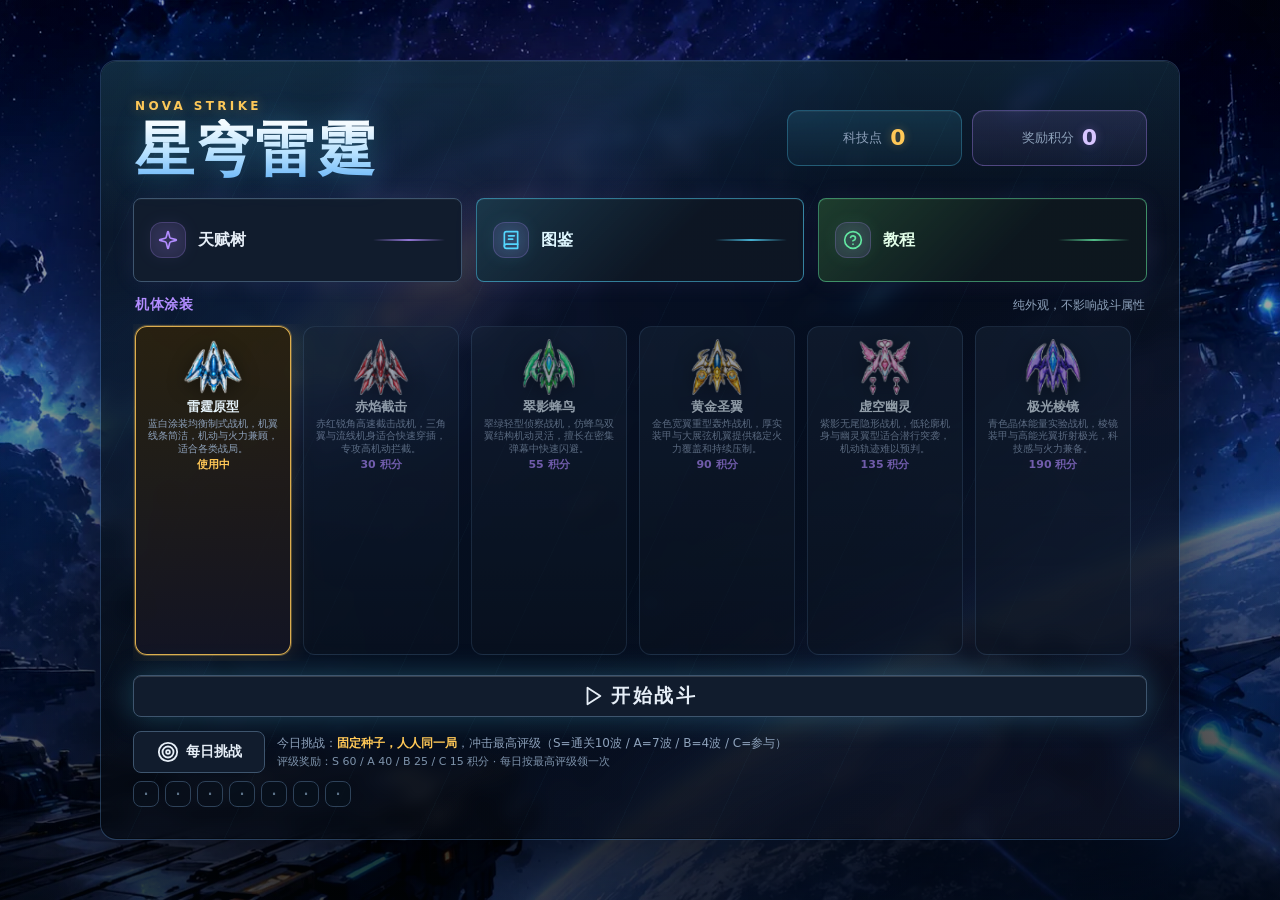
==== commit 2dd298f0: "Add files via upload" ====
--- a/game/index.html
+++ b/game/index.html
@@ -398,6 +398,10 @@
                 </button>
               </div>
             </div>
+
+            <button id="hudCollapseBtn" class="hud-collapse-btn" type="button" aria-label="收起/展开 HUD" aria-pressed="false" title="收起 HUD">
+              <svg class="icon" aria-hidden="true"><use href="#i-layers"></use></svg>
+            </button>
 
             <div class="hud-skills">
               <button id="bombBtn" class="skill-btn" type="button" aria-label="使用炸弹 (F)" title="使用炸弹 (F)">
--- a/game/style.css
+++ b/game/style.css
@@ -88,7 +88,7 @@
   inset: 0;
   z-index: 0;
   pointer-events: none;
-  background: url("assets/menu.png") center / cover no-repeat;
+  background: url("assets/menu.webp") center / cover no-repeat;
   filter: brightness(1.05) contrast(1.1) saturate(1.12);
 }
 
@@ -767,6 +767,27 @@
     0 0 24px rgba(255, 200, 87, 0.16);
 }
 
+/* 皮肤购买二次确认：红色警示 + 脉动 */
+.skin-card.confirming {
+  border-color: var(--red) !important;
+  background: linear-gradient(180deg, rgba(60, 14, 24, 0.95), rgba(20, 14, 24, 0.9)) !important;
+  animation: skinConfirmPulse 0.9s ease-in-out infinite;
+}
+
+.skin-card.confirming .skin-action {
+  color: #ffd7dc !important;
+  font-weight: 900;
+}
+
+@keyframes skinConfirmPulse {
+  0%, 100% {
+    box-shadow: 0 0 0 1px rgba(255, 94, 108, 0.35), 0 0 22px rgba(255, 94, 108, 0.22);
+  }
+  50% {
+    box-shadow: 0 0 0 1px rgba(255, 94, 108, 0.7), 0 0 34px rgba(255, 94, 108, 0.4);
+  }
+}
+
 .skin-card:disabled {
   opacity: 0.62;
   cursor: default;
@@ -1385,6 +1406,7 @@
   border: 1px solid rgba(84, 215, 255, 0.18);
   border-radius: 6px;
   box-shadow: 0 8px 24px rgba(0, 0, 0, 0.28);
+  transition: opacity 0.18s ease;
 }
 
 .hud-left {
@@ -1396,6 +1418,41 @@
 .hud-right {
   right: 10px;
   align-items: flex-end;
+}
+
+/* HUD 收起按钮 + 收起状态（2026-08-18：移动端让出视野） */
+.hud-collapse-btn {
+  position: absolute;
+  top: 60px;
+  left: 50%;
+  transform: translateX(-50%);
+  z-index: 6;
+  width: 26px;
+  height: 26px;
+  padding: 0;
+  display: flex;
+  align-items: center;
+  justify-content: center;
+  border-radius: 50%;
+  border: 1px solid rgba(84, 215, 255, 0.35);
+  background: rgba(5, 12, 20, 0.5);
+  color: var(--green);
+  cursor: pointer;
+  opacity: 0.55;
+  transition: opacity 0.18s ease;
+  pointer-events: auto;
+}
+.hud-collapse-btn:hover { opacity: 1; }
+.hud-collapse-btn .icon { width: 14px; height: 14px; }
+.hud-collapse-btn[aria-pressed='true'] {
+  border-color: rgba(255, 200, 87, 0.55);
+  color: var(--amber, #ffc857);
+  opacity: 0.8;
+}
+.game-hud.collapsed .hud-left,
+.game-hud.collapsed .hud-right {
+  opacity: 0.04;
+  pointer-events: none;
 }
 
 .hud-time {
@@ -2381,7 +2438,16 @@
     height: 22px;
   }
 
-  
+  /* 拖动淡出：拖动移动时左右面板让出视野（收起状态优先） */
+  .game-hud.dim .hud-left,
+  .game-hud.dim .hud-right {
+    opacity: 0.12;
+  }
+  .game-hud.collapsed .hud-left,
+  .game-hud.collapsed .hud-right {
+    opacity: 0.04;
+    pointer-events: none;
+  }
 }
 
 @media (max-width: 760px) {
@@ -2398,13 +2464,26 @@
 
   .hud-left {
     left: 8px;
-    width: min(280px, calc(100% - 16px));
-    max-width: calc(100% - 16px);
+    width: min(230px, 60%);
+    max-width: min(230px, 60%);
   }
 
   .hud-right {
     right: 8px;
   }
+
+  /* 幽灵面板：半透明背景 + 紧凑排版，减少顶部遮挡（配合拖动淡出） */
+  .hud-left,
+  .hud-right {
+    background: linear-gradient(180deg, rgba(5, 12, 20, 0.38), rgba(5, 12, 20, 0.26));
+    border-color: rgba(84, 215, 255, 0.1);
+    box-shadow: none;
+    gap: 4px;
+  }
+  .hud-time { font-size: 10px; }
+  .hud-stats strong,
+  .hud-label { font-size: 11px; }
+  .hud-collapse-btn { top: 56px; width: 24px; height: 24px; }
 
   .hud-loadout {
     max-width: 100%;
@@ -2489,6 +2568,7 @@
     padding: 14px;
     border-radius: 14px;
     background: rgba(6, 12, 22, 0.46);
+    gap: 10px;
     overflow-y: auto;
   }
 
@@ -2519,17 +2599,31 @@
   }
 
   .skin-list {
-    display: grid;
-    grid-template-columns: repeat(2, minmax(0, 1fr));
+    display: flex;
     gap: 8px;
-    overflow: visible;
-    padding: 0;
+    overflow-x: auto;
+    overscroll-behavior-x: contain;
+    padding: 2px 2px 6px;
   }
 
   .skin-card {
-    flex: none;
-    width: 100%;
-    min-height: 112px;
+    flex: 0 0 118px;
+    min-height: 96px;
+    gap: 3px;
+    padding: 8px 6px;
+  }
+
+  .skin-card .skin-main > span:not(.skin-action) {
+    display: none;
+  }
+
+  .skin-card .skin-main strong {
+    font-size: 11px;
+  }
+
+  .skin-card .skin-preview {
+    width: 52px;
+    height: 44px;
   }
 
   .meta-list {
@@ -2667,10 +2761,11 @@
     margin: 16px auto;
     overflow-y: auto;
     grid-template-columns: 1fr;
-    grid-template-rows: auto auto auto auto auto;
+    grid-template-rows: auto auto auto auto auto auto;
     grid-template-areas:
       "hero"
       "start"
+      "daily"
       "currencies"
       "talent"
       "skins";
@@ -3018,7 +3113,7 @@
   inset: 0;
   z-index: 0;
   pointer-events: none;
-  background: url("assets/menu.png") center / cover no-repeat;
+  background: url("assets/menu.webp") center / cover no-repeat;
   filter: brightness(1.05) contrast(1.1) saturate(1.12);
 }
 
@@ -4339,16 +4434,30 @@
   }
 
   .menu-tools-row {
-    grid-template-columns: 1fr 1fr;
+    grid-template-columns: repeat(3, 1fr);
     gap: 8px;
   }
 
   .menu-tools-row .tutorial-entry {
-    grid-column: 1 / -1;
+    grid-column: auto;
   }
 
   .menu-tools-row .talent-tree-open-btn {
-    min-height: 44px;
+    min-height: 62px;
+    flex-direction: column;
+    justify-content: center;
+    gap: 3px;
+    padding: 6px 4px;
+  }
+
+  .menu-tools-row .talent-tree-open-btn .icon {
+    width: 26px;
+    height: 26px;
+  }
+
+  .menu-tools-row .talent-tree-open-btn span {
+    font-size: 12px;
+    line-height: 1.1;
   }
 
   .menu-tools-row .talent-tree-open-btn::after {
